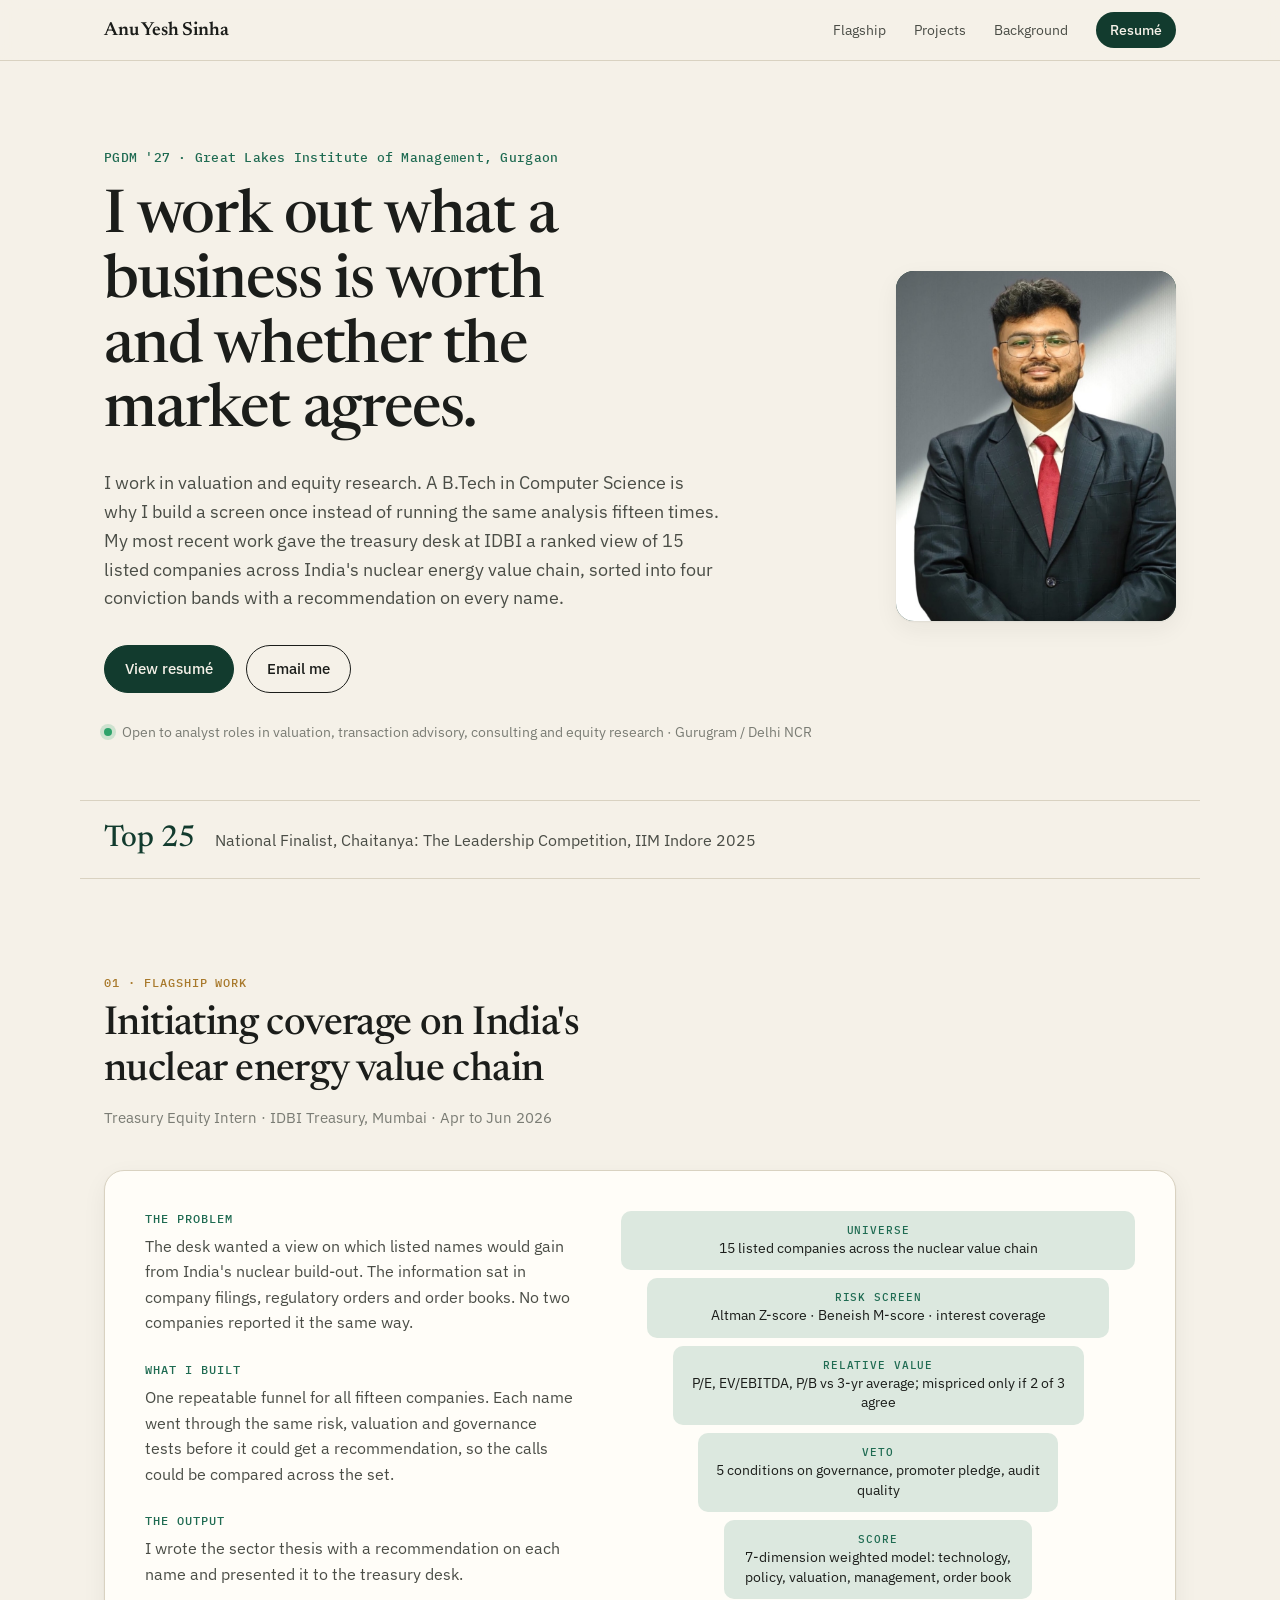
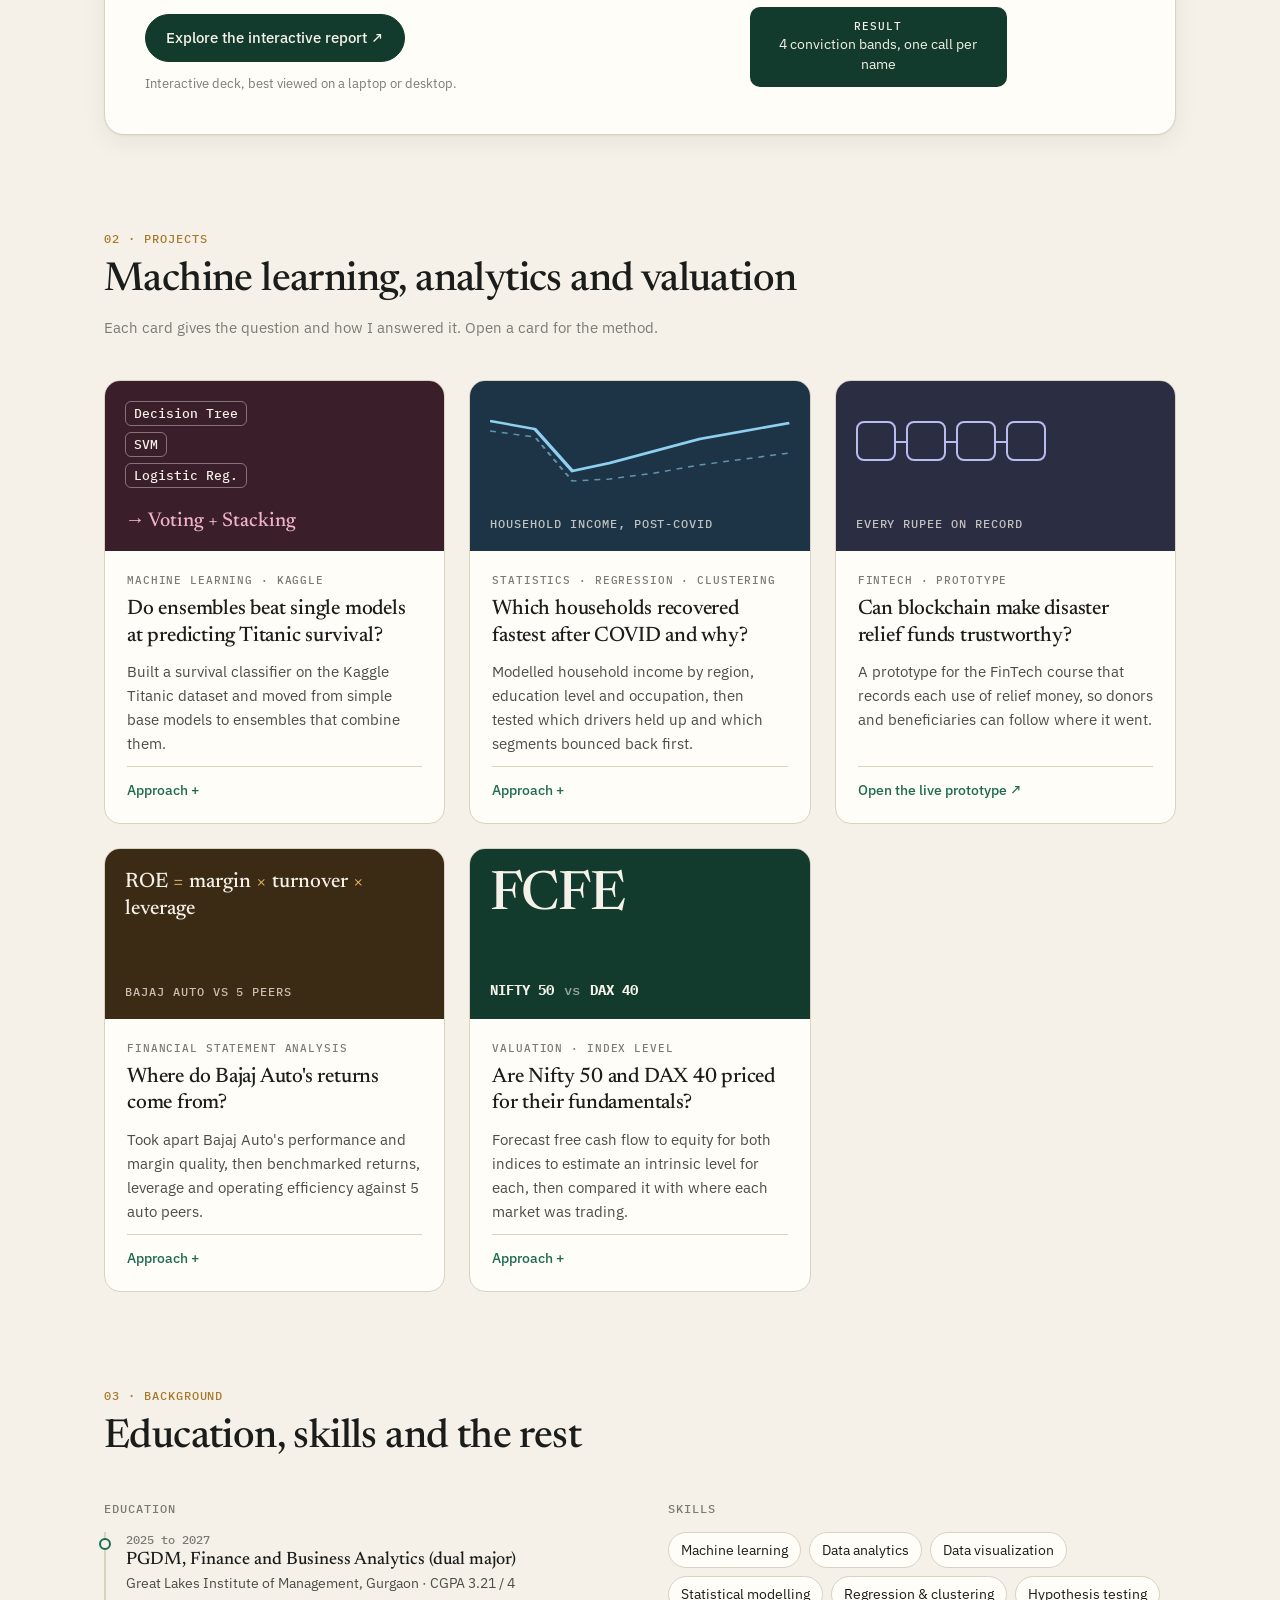
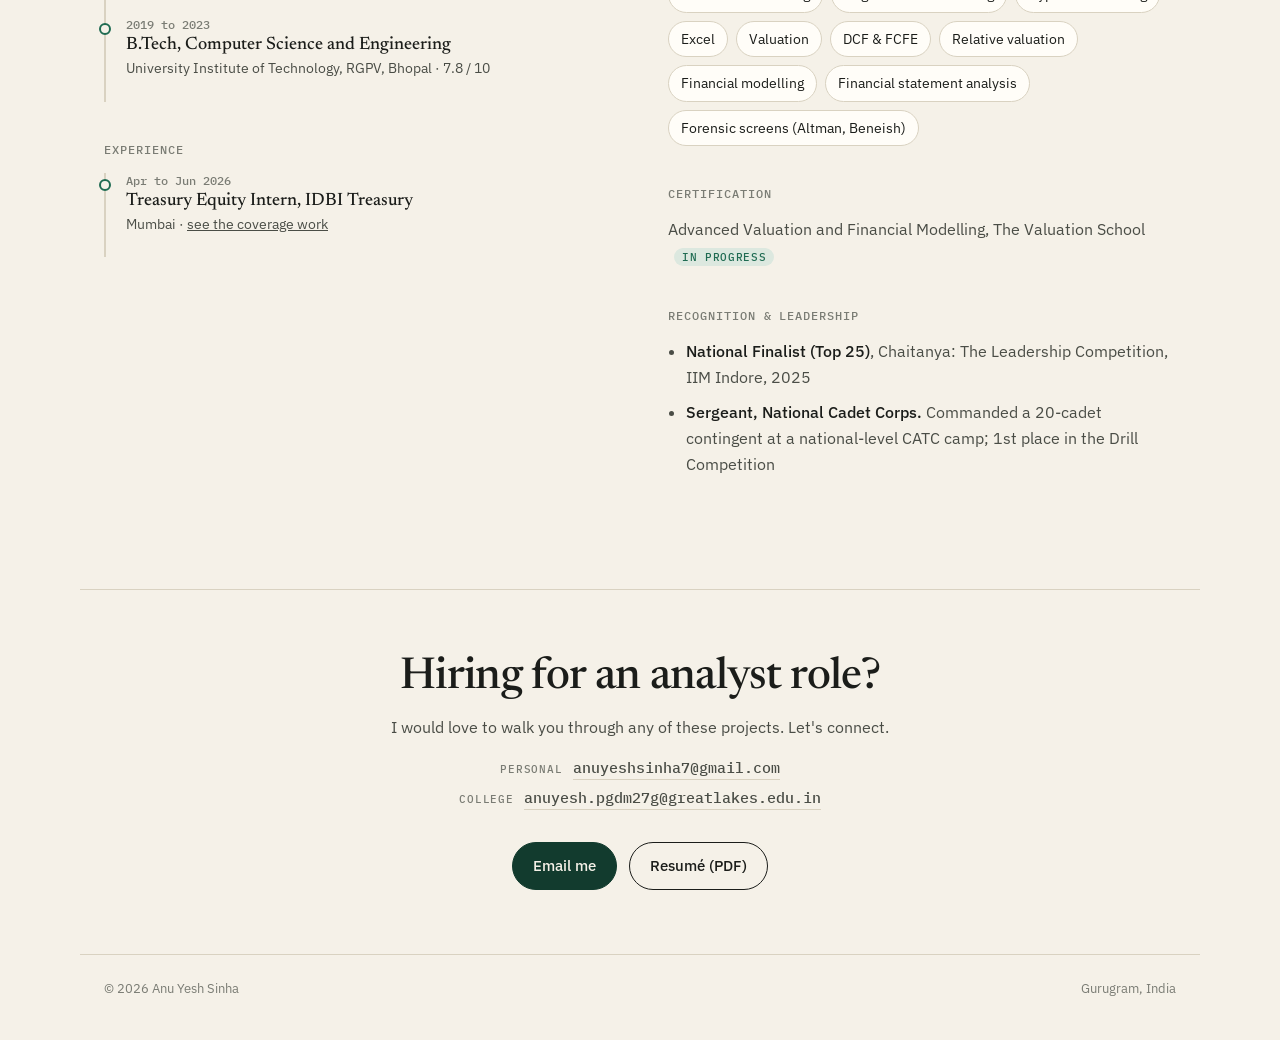
==== index.html @ 46b0c24a "Drop the comma before and in the hero lede Co-Authored-By: Claude Opus 5 <noreply@anthropic.com>" ====
<!doctype html>
<html lang="en">
<head>
  <meta charset="utf-8">
  <meta name="viewport" content="width=device-width, initial-scale=1">
  <title>Anu Yesh Sinha · Valuation &amp; Equity Research</title>
  <meta name="description" content="Portfolio of Anu Yesh Sinha, PGDM Great Lakes Gurgaon 2027. Valuation, equity research and analytics work, including 15-company coverage of India's nuclear energy value chain at IDBI Treasury.">
  <meta property="og:title" content="Anu Yesh Sinha · Valuation & Equity Research">
  <meta property="og:description" content="Valuation, equity research and analytics work by a PGDM '27 candidate at Great Lakes Gurgaon.">
  <meta property="og:type" content="website">
  <link rel="preconnect" href="https://fonts.googleapis.com">
  <link rel="preconnect" href="https://fonts.gstatic.com" crossorigin>
  <link href="https://fonts.googleapis.com/css2?family=Newsreader:opsz,wght@6..72,400;6..72,500;6..72,600&family=IBM+Plex+Sans:wght@400;500;600&family=IBM+Plex+Mono:wght@400;500&display=swap" rel="stylesheet">
  <link rel="stylesheet" href="styles.css">
  <link rel="icon" href="data:image/svg+xml,<svg xmlns='http://www.w3.org/2000/svg' viewBox='0 0 64 64'><rect width='64' height='64' rx='12' fill='%23123b2e'/><text x='50%' y='56%' text-anchor='middle' dominant-baseline='middle' font-family='Georgia,serif' font-size='30' fill='%23f4efe4'>AS</text></svg>">
</head>
<body>

<header class="nav">
  <div class="wrap nav-inner">
    <a class="brand" href="#top">Anu Yesh Sinha</a>
    <button class="nav-toggle" aria-expanded="false" aria-controls="nav-links">Menu</button>
    <nav id="nav-links" class="nav-links">
      <a href="#flagship">Flagship</a>
      <a href="#projects">Projects</a>
      <a href="#writing">Writing</a>
      <a href="#background">Background</a>
      <a class="nav-cta" href="assets/Anu-Yesh-Sinha-Resume.pdf" target="_blank" rel="noopener">Resum&eacute;</a>
    </nav>
  </div>
</header>

<main id="top">

  <!-- HERO -->
  <section class="hero wrap">
    <div class="hero-text">
      <p class="eyebrow">PGDM '27 · Great Lakes Institute of Management, Gurgaon</p>
      <h1>I work out what a business is worth and whether the market agrees.</h1>
      <p class="lede">I work in valuation and equity research. A B.Tech in Computer Science is why I build a screen once instead of running the same analysis fifteen times. My most recent work gave the treasury desk at IDBI a ranked view of 15 listed companies across India's nuclear energy value chain, sorted into four conviction bands with a recommendation on every name.</p>
      <div class="cta-row">
        <a class="btn btn-primary" href="assets/Anu-Yesh-Sinha-Resume.pdf" target="_blank" rel="noopener">View resum&eacute;</a>
        <a class="btn" data-link="linkedin" href="#" target="_blank" rel="noopener">LinkedIn</a>
        <a class="btn" data-link="email" href="#">Email me</a>
      </div>
      <p class="status"><span class="dot" aria-hidden="true"></span>Open to analyst roles in valuation, transaction advisory, consulting and equity research · Gurugram / Delhi NCR</p>
    </div>
    <figure class="portrait">
      <picture>
        <source media="(max-width: 720px)" srcset="assets/photo-square.jpg">
        <img src="assets/photo.jpg" alt="Anu Yesh Sinha" width="800" height="1000" onerror="this.remove()">
      </picture>
      <span class="monogram" aria-hidden="true">AS</span>
    </figure>
  </section>

  <section class="ticker wrap" aria-label="Highlight">
    <div class="tick"><span class="num">Top 25</span><span class="lbl">National Finalist, Chaitanya: The Leadership Competition, IIM Indore 2025</span></div>
  </section>

  <!-- FLAGSHIP -->
  <section id="flagship" class="section wrap">
    <div class="section-head">
      <p class="kicker" data-sec="Flagship work"></p>
      <h2>Initiating coverage on India's nuclear energy value chain</h2>
      <p class="meta">Treasury Equity Intern · IDBI Treasury, Mumbai · Apr to Jun 2026</p>
    </div>

    <div class="flagship reveal">
      <div class="brief">
        <div class="brief-block">
          <h3>The problem</h3>
          <p>The desk wanted a view on which listed names would gain from India's nuclear build-out. The information sat in company filings, regulatory orders and order books. No two companies reported it the same way.</p>
        </div>
        <div class="brief-block">
          <h3>What I built</h3>
          <p>One repeatable funnel for all fifteen companies. Each name went through the same risk, valuation and governance tests before it could get a recommendation, so the calls could be compared across the set.</p>
        </div>
        <div class="brief-block">
          <h3>The output</h3>
          <p>I wrote the sector thesis with a recommendation on each name and presented it to the treasury desk.</p>
        </div>
        <a class="btn btn-primary report-btn" data-link="internship_report" href="#" target="_blank" rel="noopener">Explore the interactive report ↗</a>
        <p class="report-note" data-show-with="internship_report">Interactive deck, best viewed on a laptop or desktop.</p>
      </div>

      <ol class="funnel" aria-label="Coverage funnel">
        <li style="--w:100%">
          <span class="step">Universe</span>
          <span class="what">15 listed companies across the nuclear value chain</span>
        </li>
        <li style="--w:90%">
          <span class="step">Risk screen</span>
          <span class="what">Altman Z-score · Beneish M-score · interest coverage</span>
        </li>
        <li style="--w:80%">
          <span class="step">Relative value</span>
          <span class="what">P/E, EV/EBITDA, P/B vs 3-yr average; mispriced only if 2 of 3 agree</span>
        </li>
        <li style="--w:70%">
          <span class="step">Veto</span>
          <span class="what">5 conditions on governance, promoter pledge, audit quality</span>
        </li>
        <li style="--w:60%">
          <span class="step">Score</span>
          <span class="what">7-dimension weighted model: technology, policy, valuation, management, order book</span>
        </li>
        <li style="--w:50%" class="funnel-end">
          <span class="step">Result</span>
          <span class="what">4 conviction bands, one call per name</span>
        </li>
      </ol>
    </div>
  </section>

  <!-- PROJECTS -->
  <section id="projects" class="section wrap">
    <div class="section-head">
      <p class="kicker" data-sec="Projects"></p>
      <h2>Machine learning, analytics and valuation</h2>
      <p class="meta">Each card gives the question and how I answered it. Open a card for the method.</p>
    </div>

    <div class="grid">

      <article class="card reveal">
        <div class="cover cover-ml" aria-hidden="true">
          <span class="c-stack">
            <span>Decision Tree</span><span>SVM</span><span>Logistic Reg.</span>
          </span>
          <span class="c-arrow">→ Voting + Stacking</span>
        </div>
        <div class="card-body">
          <p class="tags">Machine learning · Kaggle</p>
          <h3>Do ensembles beat single models at predicting Titanic survival?</h3>
          <p>Built a survival classifier on the Kaggle Titanic dataset and moved from simple base models to ensembles that combine them.</p>
          <details>
            <summary>Approach</summary>
            <ul>
              <li>EDA on passenger features</li>
              <li>Base models: Decision Tree, Support Vector Machine, Logistic Regression</li>
              <li>Voting Classifier and a stacking ensemble with a meta-learner</li>
              <li>Hyperparameter tuning on one base model</li>
            </ul>
          </details>
          <a class="text-link" data-link="titanic_notebook" href="#" target="_blank" rel="noopener">View the notebook ↗</a>
        </div>
      </article>

      <article class="card reveal">
        <div class="cover cover-income" aria-hidden="true">
          <svg viewBox="0 0 200 90" preserveAspectRatio="none">
            <polyline points="0,20 30,28 55,70 80,62 110,50 140,38 170,30 200,22" fill="none" stroke="currentColor" stroke-width="2.5"/>
            <polyline points="0,30 30,36 55,80 80,78 110,72 140,64 170,58 200,52" fill="none" stroke="currentColor" stroke-width="1.5" stroke-dasharray="4 4" opacity=".6"/>
          </svg>
          <span class="c-sub">Household income, post-COVID</span>
        </div>
        <div class="card-body">
          <p class="tags">Statistics · Regression · Clustering</p>
          <h3>Which households recovered fastest after COVID and why?</h3>
          <p>Modelled household income by region, education level and occupation, then tested which drivers held up and which segments bounced back first.</p>
          <details>
            <summary>Approach</summary>
            <ul>
              <li>Regression to estimate the effect of each driver on income</li>
              <li>Clustering to group households with similar recovery paths</li>
              <li>Hypothesis testing to check which effects were real</li>
            </ul>
          </details>
        </div>
      </article>

      <article class="card reveal">
        <div class="cover cover-chain" aria-hidden="true">
          <span class="blocks"><i></i><i></i><i></i><i></i></span>
          <span class="c-sub">Every rupee on record</span>
        </div>
        <div class="card-body">
          <p class="tags">FinTech · Prototype</p>
          <h3>Can blockchain make disaster relief funds trustworthy?</h3>
          <p>A prototype for the FinTech course that records each use of relief money, so donors and beneficiaries can follow where it went.</p>
          <a class="text-link" href="reliefchain/" target="_blank" rel="noopener">Open the live prototype ↗</a>
        </div>
      </article>

      <article class="card reveal">
        <div class="cover cover-dupont" aria-hidden="true">
          <span class="c-eq">ROE <em>=</em> margin <em>×</em> turnover <em>×</em> leverage</span>
          <span class="c-sub">Bajaj Auto vs 5 peers</span>
        </div>
        <div class="card-body">
          <p class="tags">Financial statement analysis</p>
          <h3>Where do Bajaj Auto's returns come from?</h3>
          <p>Took apart Bajaj Auto's performance and margin quality, then benchmarked returns, leverage and operating efficiency against 5 auto peers.</p>
          <details>
            <summary>Approach</summary>
            <ul>
              <li>Ratio analysis across profitability, efficiency and leverage</li>
              <li>DuPont decomposition to split ROE into its drivers</li>
              <li>Horizontal and vertical review of the statements over time</li>
            </ul>
          </details>
        </div>
      </article>

      <article class="card reveal">
        <div class="cover cover-fcfe" aria-hidden="true">
          <span class="c-big">FCFE</span>
          <span class="c-row"><b>NIFTY 50</b><i>vs</i><b>DAX 40</b></span>
        </div>
        <div class="card-body">
          <p class="tags">Valuation · Index level</p>
          <h3>Are Nifty 50 and DAX 40 priced for their fundamentals?</h3>
          <p>Forecast free cash flow to equity for both indices to estimate an intrinsic level for each, then compared it with where each market was trading.</p>
          <details>
            <summary>Approach</summary>
            <ul>
              <li>Built FCFE forecasts at index level for India and Germany</li>
              <li>Discounted to an intrinsic index value for each market</li>
              <li>Compared intrinsic and market levels to judge relative pricing</li>
            </ul>
          </details>
        </div>
      </article>

    </div>
  </section>

  <!-- WRITING -->
  <section id="writing" class="section wrap">
    <div class="section-head">
      <p class="kicker" data-sec="Writing"></p>
      <h2>Explainers I publish on LinkedIn</h2>
      <p class="meta">Short visual breakdowns of topics I was trying to understand myself.</p>
    </div>
    <div class="posts">
      <a class="post reveal" data-link="post_zero_price" href="#" target="_blank" rel="noopener">
        <span class="post-num">₹0</span>
        <span class="post-title">The story behind ₹0 electricity prices</span>
        <span class="post-desc">Why power briefly cleared at zero a unit on the exchange.</span>
        <span class="post-go">Read the carousel ↗</span>
      </a>
      <a class="post reveal" data-link="post_hydrogen" href="#" target="_blank" rel="noopener">
        <span class="post-num">H₂</span>
        <span class="post-title">From excess electricity to green hydrogen</span>
        <span class="post-desc">How the BHEL-BARC electrolyser deal fits India's green hydrogen push.</span>
        <span class="post-go">Read the carousel ↗</span>
      </a>
      <a class="post reveal" data-link="post_ketan" href="#" target="_blank" rel="noopener">
        <span class="post-num">2001</span>
        <span class="post-title">What happened in the Ketan Parekh scam</span>
        <span class="post-desc">The mechanics of the fraud, laid out step by step.</span>
        <span class="post-go">Read the carousel ↗</span>
      </a>
    </div>
  </section>

  <!-- BACKGROUND -->
  <section id="background" class="section wrap">
    <div class="section-head">
      <p class="kicker" data-sec="Background"></p>
      <h2>Education, skills and the rest</h2>
    </div>

    <div class="bg-grid">
      <div class="bg-col">
        <h3 class="col-title">Education</h3>
        <ul class="timeline">
          <li>
            <span class="t-when">2025 to 2027</span>
            <span class="t-what">PGDM, Finance and Business Analytics (dual major)</span>
            <span class="t-where">Great Lakes Institute of Management, Gurgaon · CGPA 3.21 / 4</span>
          </li>
          <li>
            <span class="t-when">2019 to 2023</span>
            <span class="t-what">B.Tech, Computer Science and Engineering</span>
            <span class="t-where">University Institute of Technology, RGPV, Bhopal · 7.8 / 10</span>
          </li>
        </ul>

        <h3 class="col-title">Experience</h3>
        <ul class="timeline">
          <li>
            <span class="t-when">Apr to Jun 2026</span>
            <span class="t-what">Treasury Equity Intern, IDBI Treasury</span>
            <span class="t-where">Mumbai · <a href="#flagship">see the coverage work</a></span>
          </li>
        </ul>
      </div>

      <div class="bg-col">
        <h3 class="col-title">Skills</h3>
        <ul class="chips">
          <li>Machine learning</li><li>Data analytics</li><li>Data visualization</li><li>Statistical modelling</li>
          <li>Regression &amp; clustering</li><li>Hypothesis testing</li><li>Excel</li>
          <li>Valuation</li><li>DCF &amp; FCFE</li><li>Relative valuation</li><li>Financial modelling</li>
          <li>Financial statement analysis</li><li>Forensic screens (Altman, Beneish)</li>
        </ul>

        <h3 class="col-title">Certification</h3>
        <p class="plain">Advanced Valuation and Financial Modelling, The Valuation School <span class="pill">In progress</span></p>

        <h3 class="col-title">Recognition &amp; leadership</h3>
        <ul class="plain-list">
          <li><b>National Finalist (Top 25)</b>, Chaitanya: The Leadership Competition, IIM Indore, 2025</li>
          <li><b>Sergeant, National Cadet Corps.</b> Commanded a 20-cadet contingent at a national-level CATC camp; 1st place in the Drill Competition</li>
        </ul>
      </div>
    </div>
  </section>

  <section class="contact wrap">
    <h2>Hiring for an analyst role?</h2>
    <p>I would love to walk you through any of these projects. Let's connect.</p>
    <div class="email-lines">
      <p class="email-line"><span class="email-label">Personal</span> <a class="email-text" href="mailto:anuyeshsinha7@gmail.com">anuyeshsinha7@gmail.com</a></p>
      <p class="email-line"><span class="email-label">College</span> <a class="email-text" href="mailto:anuyesh.pgdm27g@greatlakes.edu.in">anuyesh.pgdm27g@greatlakes.edu.in</a></p>
    </div>
    <div class="cta-row">
      <a class="btn btn-primary" data-link="email" href="#">Email me</a>
      <a class="btn" data-link="linkedin" href="#" target="_blank" rel="noopener">Connect on LinkedIn</a>
      <a class="btn" href="assets/Anu-Yesh-Sinha-Resume.pdf" target="_blank" rel="noopener">Resum&eacute; (PDF)</a>
    </div>
  </section>

</main>

<footer class="footer wrap">
  <span>© <span id="year">2026</span> Anu Yesh Sinha</span>
  <span>Gurugram, India</span>
</footer>

<script src="script.js"></script>
</body>
</html>
---- styles.css ----
:root {
  --paper: #f5f1e8;
  --paper-2: #ece6d8;
  --card: #fffdf8;
  --ink: #1b1d1a;
  --ink-2: #4a4d46;
  --ink-3: #7a7c74;
  --rule: #d9d2c1;
  --accent: #123b2e;
  --accent-2: #1f6b52;
  --accent-soft: #dce8df;
  --gold: #a8792b;
  --on-accent: #f5f1e8;
  --shadow: 0 1px 2px rgba(27, 29, 26, .06), 0 8px 24px rgba(27, 29, 26, .06);

  --serif: "Newsreader", Georgia, "Times New Roman", serif;
  --sans: "IBM Plex Sans", -apple-system, BlinkMacSystemFont, "Segoe UI", sans-serif;
  --mono: "IBM Plex Mono", ui-monospace, Menlo, Consolas, monospace;
}

@media (prefers-color-scheme: dark) {
  :root {
    --paper: #121412;
    --paper-2: #1a1d1a;
    --card: #1c1f1c;
    --ink: #ece8de;
    --ink-2: #b9b6ac;
    --ink-3: #8c8a82;
    --rule: #2f332e;
    --accent: #7fc4a4;
    --accent-2: #9ad6b9;
    --accent-soft: #1f3129;
    --gold: #d4a857;
    --on-accent: #0f1a15;
    --shadow: 0 1px 2px rgba(0, 0, 0, .3), 0 8px 24px rgba(0, 0, 0, .25);
  }
}

*, *::before, *::after { box-sizing: border-box; }
html { scroll-behavior: smooth; scroll-padding-top: 72px; }
body {
  margin: 0;
  background: var(--paper);
  color: var(--ink);
  font: 400 16px/1.6 var(--sans);
  -webkit-font-smoothing: antialiased;
}
img { max-width: 100%; display: block; }
[hidden] { display: none !important; }
a { color: inherit; }
h1, h2, h3 { margin: 0; font-weight: 500; }
p { margin: 0; }

.wrap { width: 100%; max-width: 1120px; margin-inline: auto; padding-inline: 24px; }

/* NAV */
.nav {
  position: sticky; top: 0; z-index: 10;
  background: color-mix(in srgb, var(--paper) 88%, transparent);
  backdrop-filter: blur(10px);
  border-bottom: 1px solid var(--rule);
}
.nav-inner { display: flex; align-items: center; justify-content: space-between; height: 60px; }
.brand { font: 600 19px/1 var(--serif); text-decoration: none; letter-spacing: -.01em; }
.nav-links { display: flex; gap: 28px; align-items: center; }
.nav-links a { text-decoration: none; font-size: 14px; color: var(--ink-2); }
.nav-links a:hover { color: var(--ink); }
.nav-links .nav-cta {
  color: var(--on-accent); background: var(--accent);
  padding: 7px 14px; border-radius: 999px; font-weight: 500;
}
.nav-links .nav-cta:hover { color: var(--on-accent); background: var(--accent-2); }
.nav-toggle {
  display: none; font: 500 14px var(--sans); color: var(--ink);
  background: none; border: 1px solid var(--rule); border-radius: 999px; padding: 6px 14px; cursor: pointer;
}

/* HERO */
.hero {
  display: grid; grid-template-columns: 1fr 280px; gap: 64px; align-items: center;
  padding-block: 88px 56px;
}
.eyebrow { font: 500 13px var(--mono); color: var(--accent-2); letter-spacing: .02em; margin-bottom: 20px; }
.hero h1 {
  font: 500 clamp(36px, 5.4vw, 60px)/1.08 var(--serif);
  letter-spacing: -.02em; max-width: 16ch; text-wrap: balance;
}
.lede { margin-top: 24px; font-size: 18px; color: var(--ink-2); max-width: 56ch; }
.cta-row { display: flex; flex-wrap: wrap; gap: 12px; margin-top: 32px; }
.btn {
  display: inline-flex; align-items: center; padding: 11px 20px; border-radius: 999px;
  border: 1px solid var(--ink); text-decoration: none; font-weight: 500; font-size: 15px;
  transition: background .15s, color .15s, transform .15s;
}
.btn:hover { background: var(--ink); color: var(--paper); }
.btn-primary { background: var(--accent); border-color: var(--accent); color: var(--on-accent); }
.btn-primary:hover { background: var(--accent-2); border-color: var(--accent-2); color: var(--on-accent); }
.status { margin-top: 28px; font-size: 14px; color: var(--ink-3); display: flex; gap: 10px; align-items: baseline; }
.dot { width: 8px; height: 8px; border-radius: 50%; background: #2fa36b; flex: none; transform: translateY(-1px); box-shadow: 0 0 0 4px color-mix(in srgb, #2fa36b 20%, transparent); }

.portrait {
  margin: 0; position: relative; aspect-ratio: 4 / 5; max-width: 100%;
  border-radius: 18px; overflow: hidden; background: var(--accent);
  box-shadow: var(--shadow);
}
.portrait picture { position: absolute; inset: 0; z-index: 1; display: block; }
.portrait img { width: 100%; height: 100%; object-fit: cover; object-position: 50% 50%; }
.monogram {
  position: absolute; inset: 0; display: grid; place-items: center;
  font: 500 96px/1 var(--serif); color: var(--on-accent); letter-spacing: -.03em;
}

/* TICKER */
.ticker { border-block: 1px solid var(--rule); }
.tick { padding-block: 22px; display: flex; align-items: baseline; gap: 20px; flex-wrap: wrap; }
.num { font: 500 30px/1.1 var(--serif); color: var(--accent); }
.lbl { font-size: 16px; color: var(--ink-2); line-height: 1.4; }

/* SECTIONS */
.section { padding-block: 96px 0; }
.section-head { margin-bottom: 40px; max-width: 760px; }
.kicker { font: 500 12px var(--mono); text-transform: uppercase; letter-spacing: .08em; color: var(--gold); margin-bottom: 12px; }
.section-head h2 { font: 500 clamp(28px, 3.6vw, 40px)/1.15 var(--serif); letter-spacing: -.015em; text-wrap: balance; }
.meta { margin-top: 12px; color: var(--ink-3); font-size: 15px; }

/* FLAGSHIP */
.flagship {
  display: grid; grid-template-columns: 5fr 6fr; gap: 48px;
  background: var(--card); border: 1px solid var(--rule); border-radius: 20px;
  padding: 40px; box-shadow: var(--shadow);
}
.brief { display: flex; flex-direction: column; gap: 26px; }
.brief-block h3 { font: 500 12px var(--mono); text-transform: uppercase; letter-spacing: .08em; color: var(--accent-2); margin-bottom: 8px; }
.brief-block p { color: var(--ink-2); }

.funnel { list-style: none; margin: 0; padding: 0; display: flex; flex-direction: column; gap: 8px; align-items: center; }
.funnel li {
  width: var(--w); min-width: 240px; max-width: 100%;
  background: var(--accent-soft); border-radius: 10px; padding: 12px 16px;
  display: flex; flex-direction: column; gap: 2px; text-align: center;
}
.funnel .step { font: 500 11px var(--mono); text-transform: uppercase; letter-spacing: .08em; color: var(--accent-2); }
.funnel .what { font-size: 14px; line-height: 1.4; color: var(--ink); }
.funnel .funnel-end { background: var(--accent); }
.funnel .funnel-end .step, .funnel .funnel-end .what { color: var(--on-accent); }

/* PROJECT CARDS */
.grid { display: grid; grid-template-columns: repeat(3, 1fr); gap: 24px; }
.card {
  background: var(--card); border: 1px solid var(--rule); border-radius: 16px; overflow: hidden;
  display: flex; flex-direction: column; transition: transform .2s, box-shadow .2s;
}
.card:hover { transform: translateY(-3px); box-shadow: var(--shadow); }
.cover {
  height: 170px; padding: 20px; display: flex; flex-direction: column; justify-content: space-between;
  color: #f5f1e8; position: relative; overflow: hidden;
}
.cover-fcfe { background: #123b2e; }
.cover-dupont { background: #3b2a14; }
.cover-income { background: #1d3446; }
.cover-ml { background: #3a1f2b; }
.cover-chain { background: #2b2d42; }
.c-big { font: 500 54px/1 var(--serif); letter-spacing: -.02em; }
.c-row { display: flex; gap: 10px; align-items: baseline; font: 500 14px var(--mono); }
.c-row i { opacity: .6; font-style: normal; }
.c-eq { font: 500 21px/1.3 var(--serif); }
.c-eq em { font-style: normal; color: #e0b56a; }
.c-sub { font: 500 12px var(--mono); text-transform: uppercase; letter-spacing: .08em; opacity: .75; }
.cover-income svg { width: 100%; height: 90px; color: #8fd0f0; }
.c-stack { display: flex; flex-direction: column; gap: 6px; align-items: flex-start; }
.c-stack span { font: 500 13px var(--mono); border: 1px solid rgba(245, 241, 232, .4); border-radius: 6px; padding: 3px 8px; }
.c-arrow { font: 500 20px var(--serif); color: #f0b3c8; }
.blocks { display: flex; gap: 10px; align-items: center; margin-top: 20px; }
.blocks i { width: 40px; height: 40px; border: 2px solid #b9bcf0; border-radius: 8px; position: relative; }
.blocks i + i::before { content: ""; position: absolute; right: 100%; top: 50%; width: 12px; border-top: 2px solid #b9bcf0; }

.card-body { padding: 22px; display: flex; flex-direction: column; gap: 10px; flex: 1; }
.tags { font: 500 11px var(--mono); text-transform: uppercase; letter-spacing: .08em; color: var(--ink-3); }
.card h3 { font: 500 21px/1.25 var(--serif); letter-spacing: -.01em; }
.card-body > p:not(.tags) { color: var(--ink-2); font-size: 15px; }
details { margin-top: auto; border-top: 1px solid var(--rule); padding-top: 12px; }
summary { cursor: pointer; font-weight: 500; font-size: 14px; color: var(--accent-2); list-style: none; }
summary::-webkit-details-marker { display: none; }
summary::after { content: " +"; }
details[open] summary::after { content: " −"; }
details ul { margin: 10px 0 0; padding-left: 18px; color: var(--ink-2); font-size: 14px; }
details li + li { margin-top: 4px; }
.text-link { margin-top: auto; font-weight: 500; font-size: 14px; color: var(--accent-2); text-decoration: none; border-top: 1px solid var(--rule); padding-top: 12px; }
.text-link:hover { text-decoration: underline; }

/* WRITING */
.posts { display: grid; grid-template-columns: repeat(3, 1fr); gap: 24px; }
.post {
  text-decoration: none; background: var(--card); border: 1px solid var(--rule); border-radius: 16px;
  padding: 26px; display: flex; flex-direction: column; gap: 10px; transition: border-color .2s, transform .2s;
}
.post:hover { border-color: var(--accent-2); transform: translateY(-3px); }
.post-num { font: 500 44px/1 var(--serif); color: var(--gold); }
.post-title { font: 500 20px/1.25 var(--serif); }
.post-desc { color: var(--ink-2); font-size: 15px; }
.post-go { margin-top: auto; font-size: 14px; font-weight: 500; color: var(--accent-2); }

/* BACKGROUND */
.bg-grid { display: grid; grid-template-columns: 1fr 1fr; gap: 56px; }
.col-title { font: 500 12px var(--mono); text-transform: uppercase; letter-spacing: .08em; color: var(--ink-3); margin: 0 0 16px; }
.col-title:not(:first-child) { margin-top: 40px; }
.timeline { list-style: none; margin: 0; padding: 0; border-left: 2px solid var(--rule); }
.timeline li { padding: 0 0 22px 20px; position: relative; display: flex; flex-direction: column; }
.timeline li::before { content: ""; position: absolute; left: -7px; top: 6px; width: 12px; height: 12px; border-radius: 50%; background: var(--paper); border: 2px solid var(--accent-2); }
.t-when { font: 500 12px var(--mono); color: var(--ink-3); }
.t-what { font: 500 18px/1.3 var(--serif); margin-top: 2px; }
.t-where { color: var(--ink-2); font-size: 14px; }
.chips { list-style: none; margin: 0; padding: 0; display: flex; flex-wrap: wrap; gap: 8px; }
.chips li { font-size: 14px; padding: 6px 12px; border: 1px solid var(--rule); border-radius: 999px; background: var(--card); }
.plain { color: var(--ink-2); }
.pill { display: inline-block; margin-left: 6px; font: 500 11px var(--mono); text-transform: uppercase; letter-spacing: .06em; padding: 2px 8px; border-radius: 999px; background: var(--accent-soft); color: var(--accent-2); }
.plain-list { margin: 0; padding-left: 18px; color: var(--ink-2); }
.plain-list li + li { margin-top: 10px; }
.plain-list b { color: var(--ink); font-weight: 500; }

/* CONTACT + FOOTER */
.contact {
  margin-top: 112px; padding-block: 64px; text-align: center;
  border-top: 1px solid var(--rule);
}
.contact h2 { font: 500 clamp(30px, 4vw, 44px)/1.1 var(--serif); letter-spacing: -.015em; }
.contact p { margin-top: 12px; color: var(--ink-2); }
.contact .cta-row { justify-content: center; }
.footer { display: flex; justify-content: space-between; padding-block: 24px 40px; font-size: 13px; color: var(--ink-3); border-top: 1px solid var(--rule); }

/* REVEAL (only hides content when JS is running) */
.js .reveal { opacity: 0; transform: translateY(16px); transition: opacity .6s ease, transform .6s ease; }
.js .reveal.in { opacity: 1; transform: none; }
@media (prefers-reduced-motion: reduce) {
  html { scroll-behavior: auto; }
  .js .reveal { opacity: 1; transform: none; transition: none; }
}

/* RESPONSIVE */
@media (max-width: 960px) {
  .grid, .posts { grid-template-columns: repeat(2, 1fr); }
  .flagship { grid-template-columns: 1fr; padding: 28px; }
  .hero { grid-template-columns: 1fr 200px; gap: 40px; }
}
@media (max-width: 720px) {
  .wrap { padding-inline: 18px; }
  .nav-toggle { display: inline-block; }
  .nav-links {
    display: none; position: absolute; top: 60px; left: 0; right: 0;
    flex-direction: column; align-items: flex-start; gap: 0;
    background: var(--paper); border-bottom: 1px solid var(--rule); padding: 8px 18px 16px;
  }
  .nav-links.open { display: flex; }
  .nav-links a { padding: 10px 0; font-size: 16px; }
  .nav-links .nav-cta { margin-top: 8px; }
  .hero { grid-template-columns: 1fr; padding-block: 48px 40px; gap: 32px; }
  .portrait { order: -1; width: 136px; border-radius: 50%; aspect-ratio: 1; }
  .portrait img { object-position: 50% 50%; }
  .monogram { font-size: 44px; }
  .tick { gap: 4px 14px; }
  .grid, .posts, .bg-grid { grid-template-columns: 1fr; }
  .bg-grid { gap: 0; }
  .bg-col + .bg-col { margin-top: 40px; }
  .section { padding-block: 72px 0; }
  .flagship { padding: 22px; gap: 32px; }
  .funnel li { min-width: 0; width: 100%; }
  .footer { flex-direction: column; gap: 4px; }
}

details + .text-link { margin-top: 0; border-top: 0; padding-top: 10px; }

.report-btn { align-self: flex-start; }
.email-lines { margin-top: 18px; display: flex; flex-direction: column; align-items: center; gap: 8px; }
.email-line { font: 500 15px var(--mono); color: var(--ink); overflow-wrap: anywhere; }
.email-text { text-decoration: none; border-bottom: 1px solid var(--rule); padding-bottom: 2px; }
.email-text:hover { color: var(--accent-2); border-color: var(--accent-2); }
.email-label { font: 500 11px var(--mono); text-transform: uppercase; letter-spacing: .08em; color: var(--ink-3); margin-right: 6px; }
.copy-btn { margin-left: 8px; font: 500 12px var(--sans); color: var(--accent-2); background: none; border: 1px solid var(--rule); border-radius: 999px; padding: 3px 10px; cursor: pointer; }
.copy-btn:hover { border-color: var(--accent-2); }
.toast { position: fixed; left: 50%; bottom: 24px; transform: translateX(-50%); z-index: 20; max-width: calc(100% - 32px); background: var(--ink); color: var(--paper); padding: 10px 18px; border-radius: 999px; font-size: 14px; box-shadow: var(--shadow); }
.report-note { margin-top: -14px; font-size: 13px; color: var(--ink-3); }
.contact .email-line { margin-top: 0; display: flex; flex-wrap: wrap; justify-content: center; align-items: center; gap: 4px 10px; }
.email-label { margin-right: 0; }
@media (max-width: 720px) {
  .email-lines { gap: 14px; }
  .email-label { flex-basis: 100%; text-align: center; }
  .contact .email-line { font-size: 14px; }
}
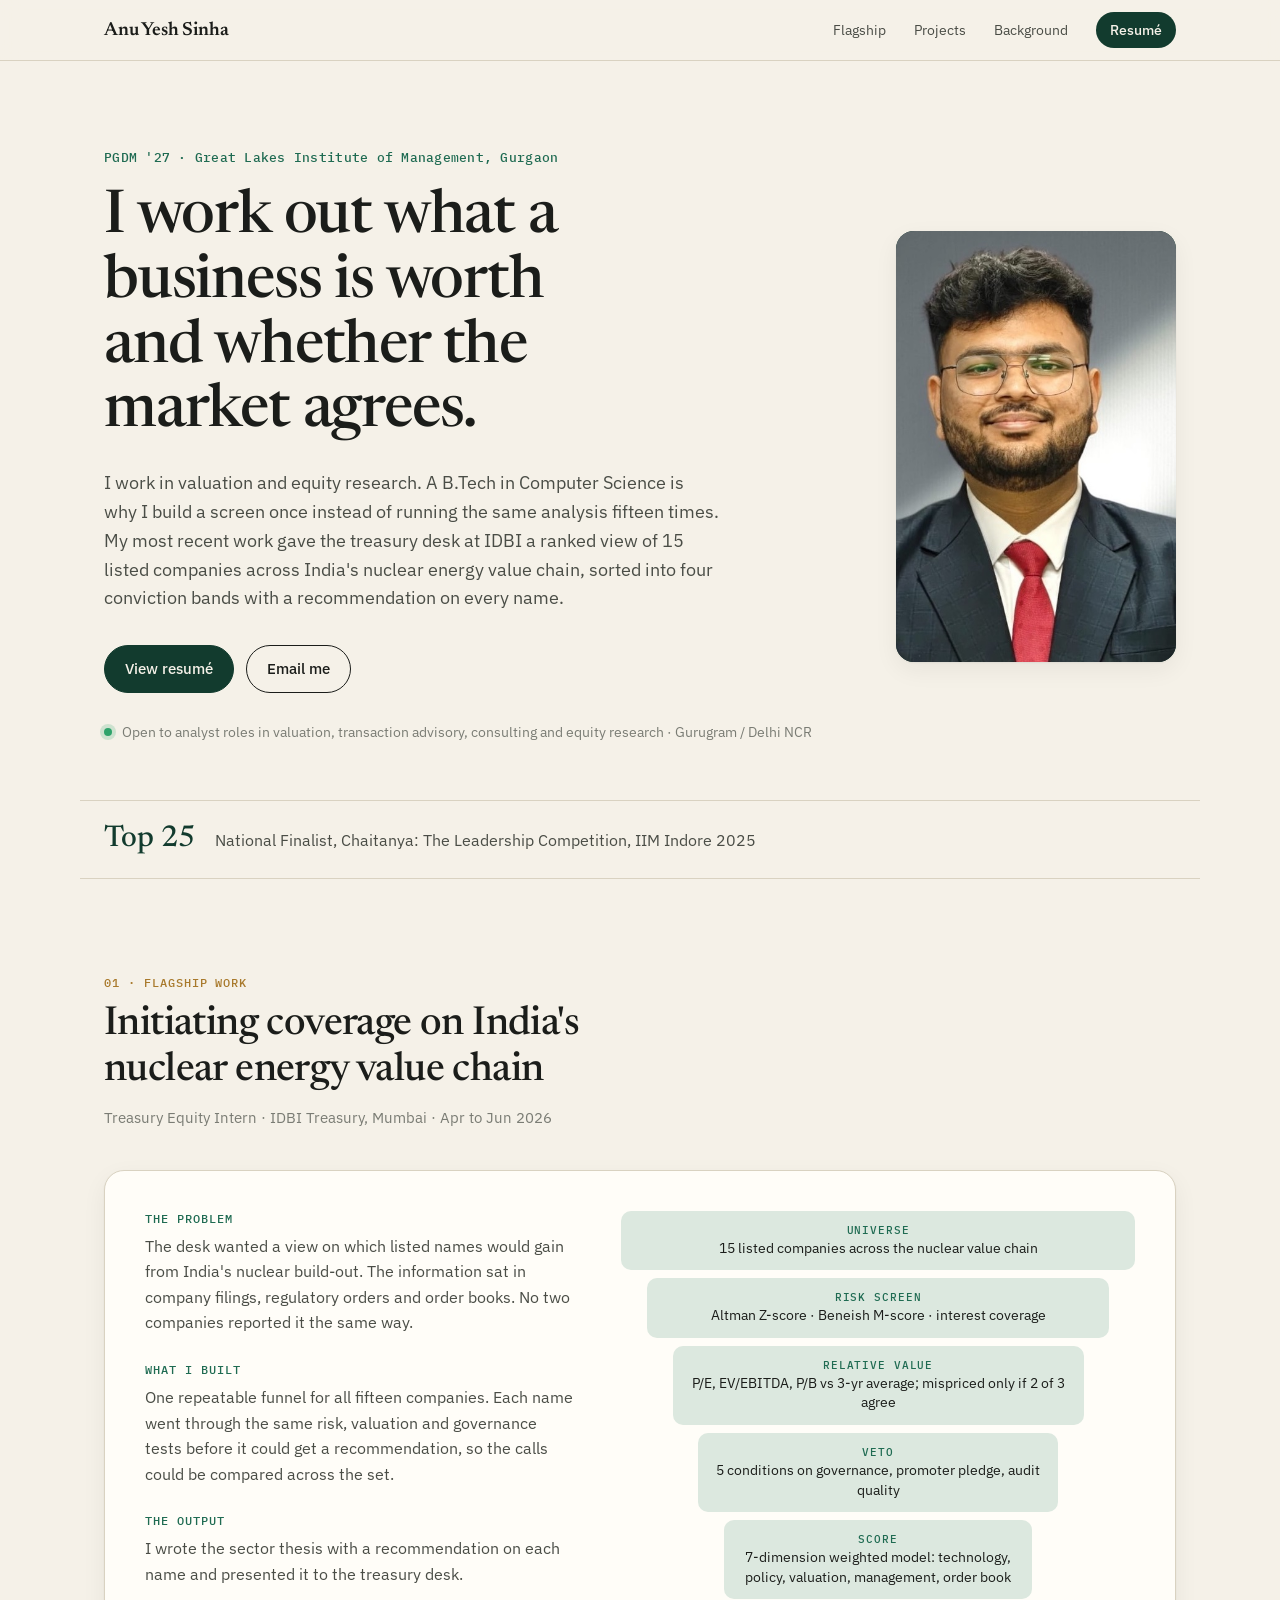
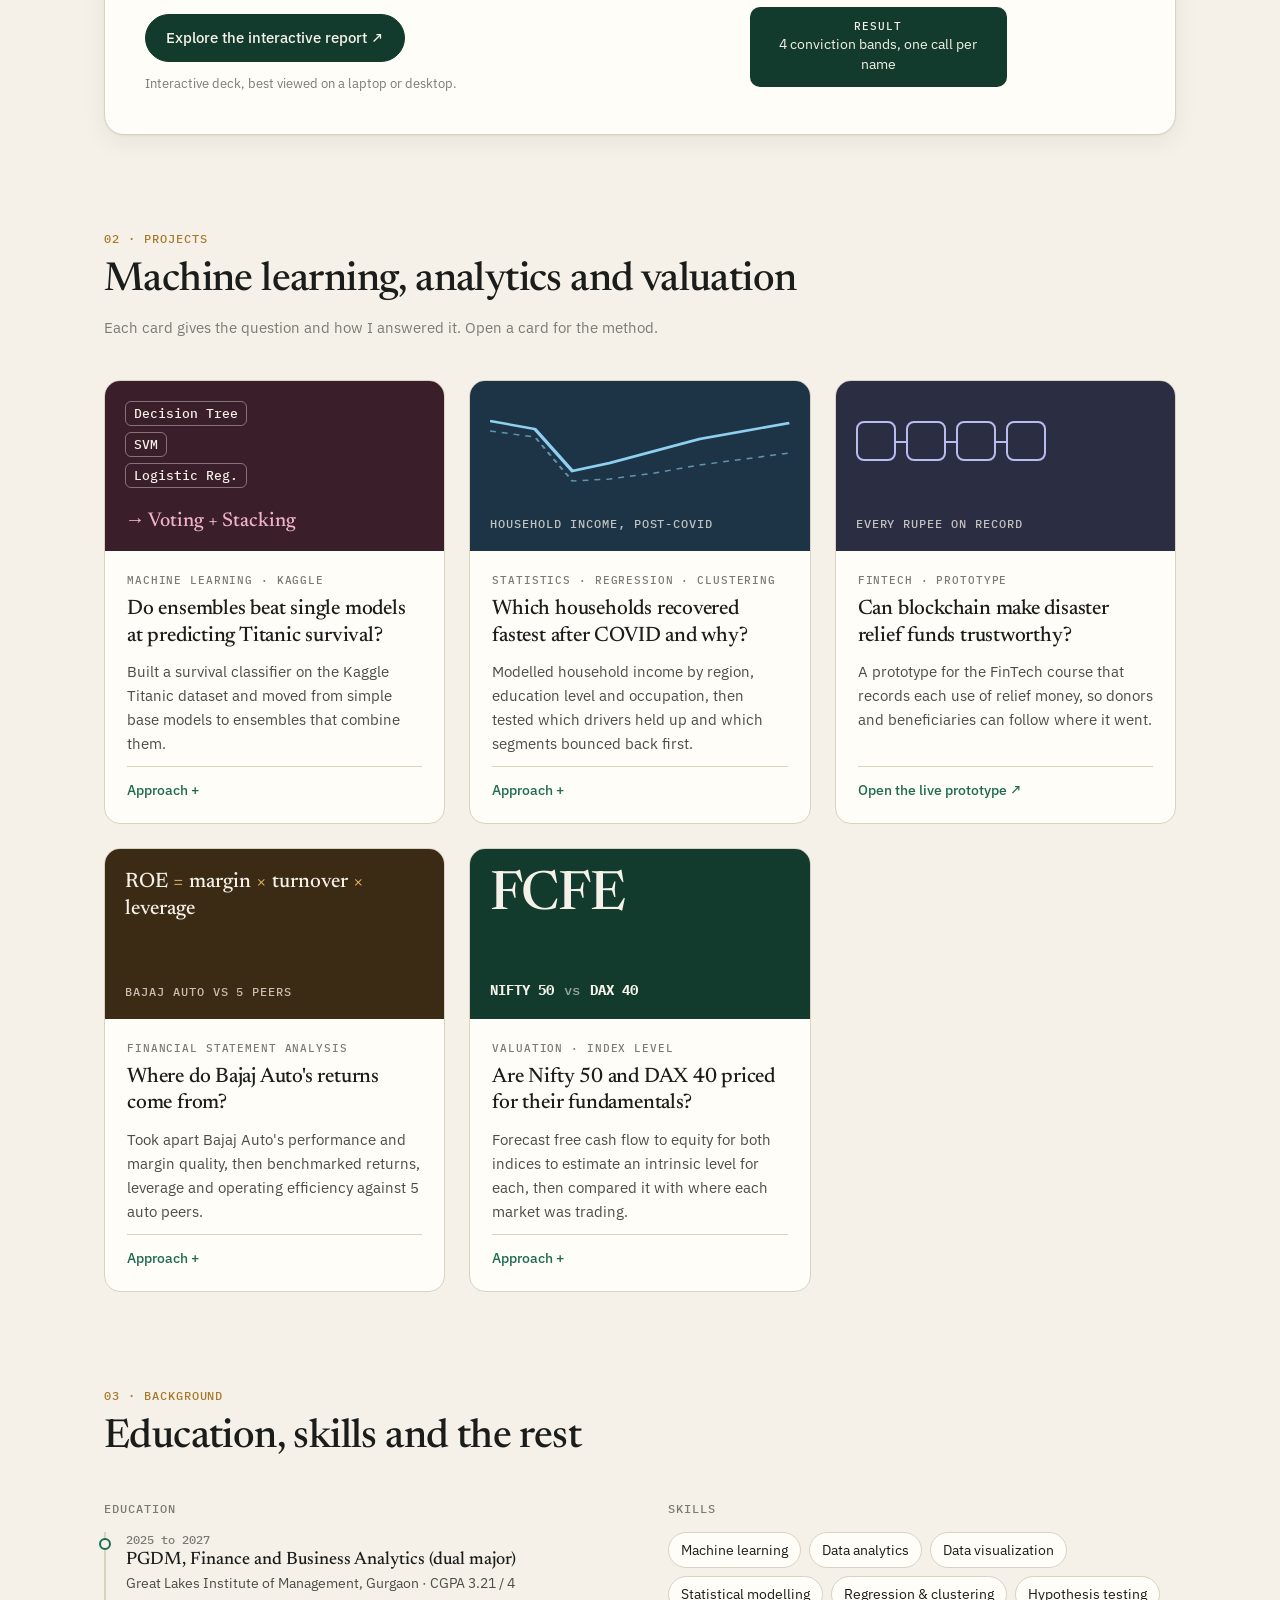
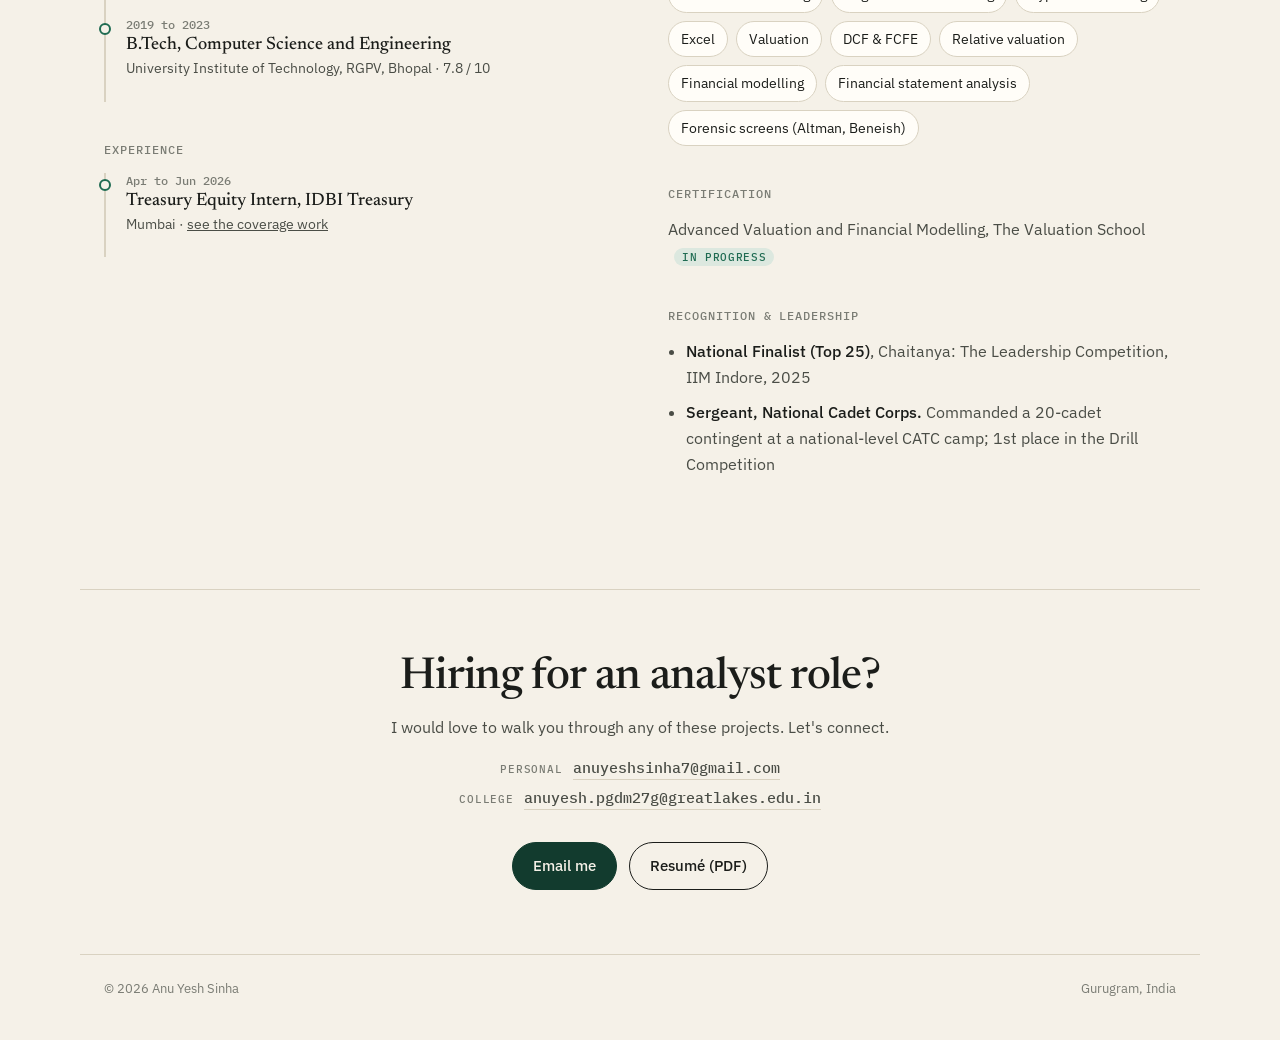
==== commit 2cffcf80: "Use the photo crop Anu supplied, reshape the frame to fit it Co-Authored-By: Claude Opus 5 <noreply@" ====
--- a/index.html
+++ b/index.html
@@ -48,7 +48,7 @@
     <figure class="portrait">
       <picture>
         <source media="(max-width: 720px)" srcset="assets/photo-square.jpg">
-        <img src="assets/photo.jpg" alt="Anu Yesh Sinha" width="800" height="1000" onerror="this.remove()">
+        <img src="assets/photo.jpg" alt="Anu Yesh Sinha" width="649" height="1000" onerror="this.remove()">
       </picture>
       <span class="monogram" aria-hidden="true">AS</span>
     </figure>
--- a/styles.css
+++ b/styles.css
@@ -99,7 +99,7 @@
 .dot { width: 8px; height: 8px; border-radius: 50%; background: #2fa36b; flex: none; transform: translateY(-1px); box-shadow: 0 0 0 4px color-mix(in srgb, #2fa36b 20%, transparent); }
 
 .portrait {
-  margin: 0; position: relative; aspect-ratio: 4 / 5; max-width: 100%;
+  margin: 0; position: relative; aspect-ratio: 649 / 1000; max-width: 100%;
   border-radius: 18px; overflow: hidden; background: var(--accent);
   box-shadow: var(--shadow);
 }
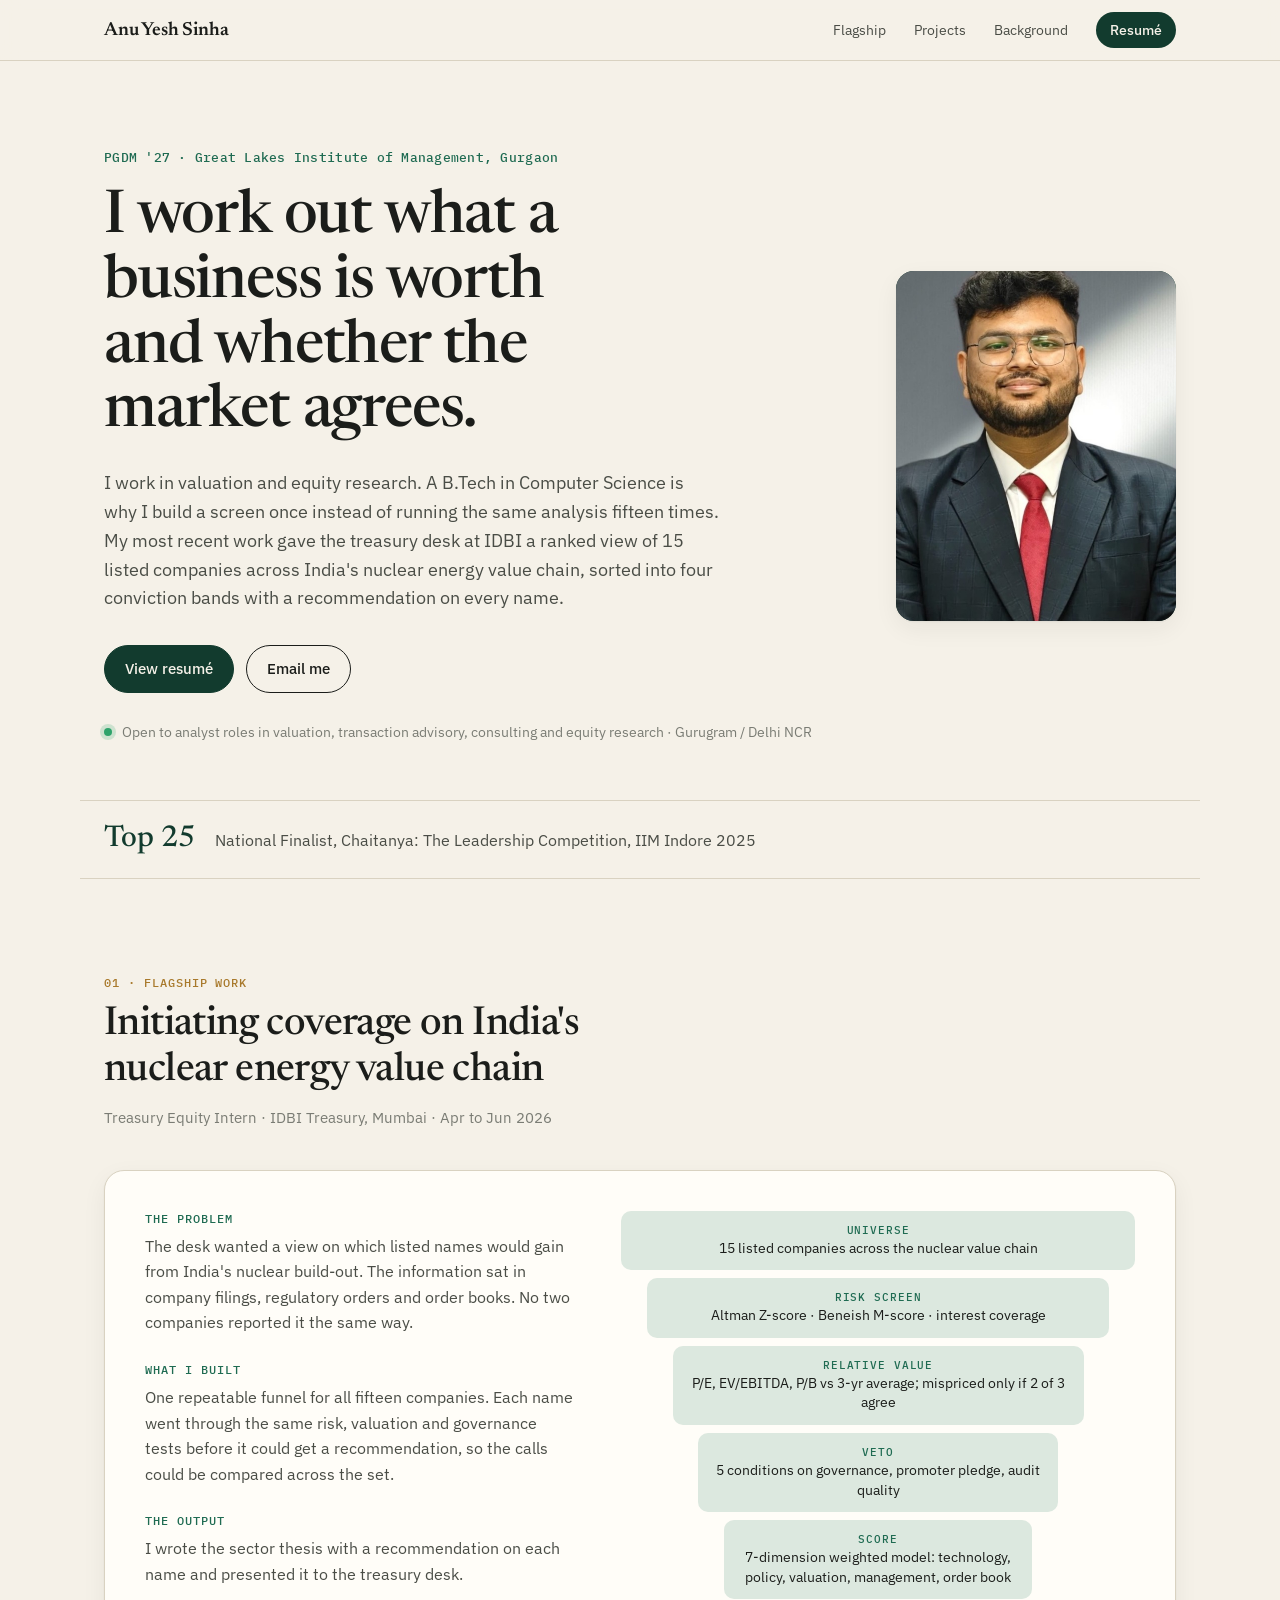
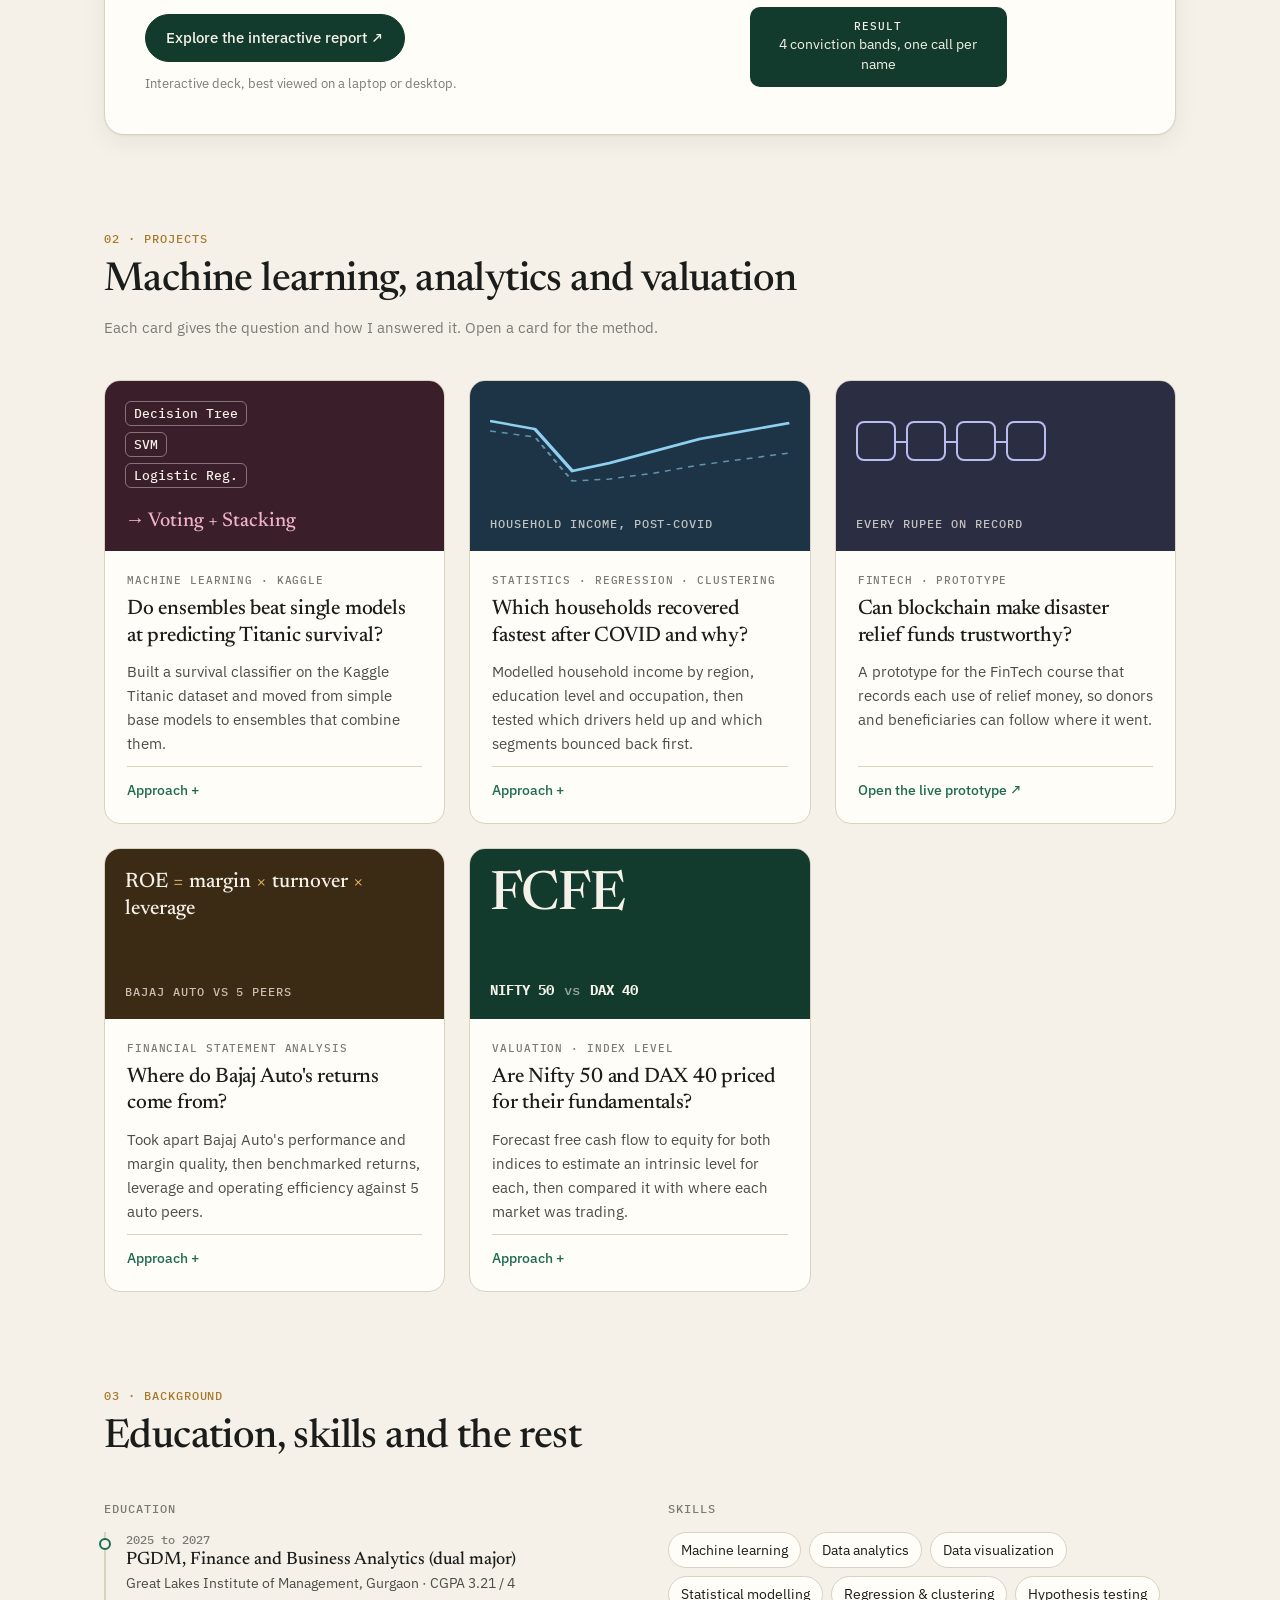
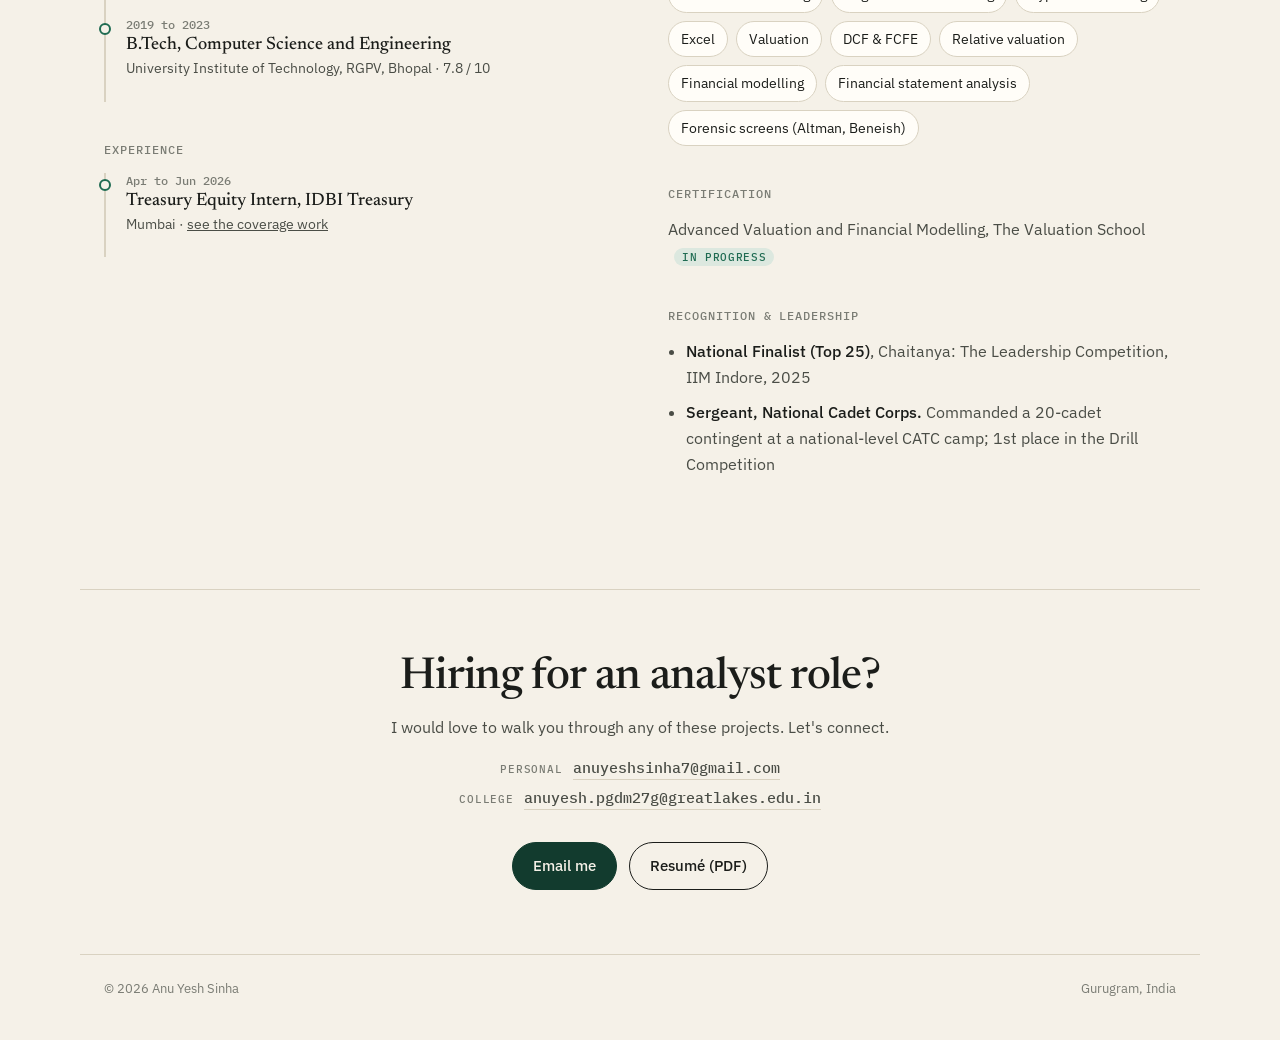
==== commit 52acfac4: "Crop the photo at mid-chest, above the hands Co-Authored-By: Claude Opus 5 <noreply@anthropic.com>" ====
--- a/index.html
+++ b/index.html
@@ -48,7 +48,7 @@
     <figure class="portrait">
       <picture>
         <source media="(max-width: 720px)" srcset="assets/photo-square.jpg">
-        <img src="assets/photo.jpg" alt="Anu Yesh Sinha" width="649" height="1000" onerror="this.remove()">
+        <img src="assets/photo.jpg" alt="Anu Yesh Sinha" width="800" height="1000" onerror="this.remove()">
       </picture>
       <span class="monogram" aria-hidden="true">AS</span>
     </figure>
--- a/styles.css
+++ b/styles.css
@@ -99,7 +99,7 @@
 .dot { width: 8px; height: 8px; border-radius: 50%; background: #2fa36b; flex: none; transform: translateY(-1px); box-shadow: 0 0 0 4px color-mix(in srgb, #2fa36b 20%, transparent); }
 
 .portrait {
-  margin: 0; position: relative; aspect-ratio: 649 / 1000; max-width: 100%;
+  margin: 0; position: relative; aspect-ratio: 4 / 5; max-width: 100%;
   border-radius: 18px; overflow: hidden; background: var(--accent);
   box-shadow: var(--shadow);
 }
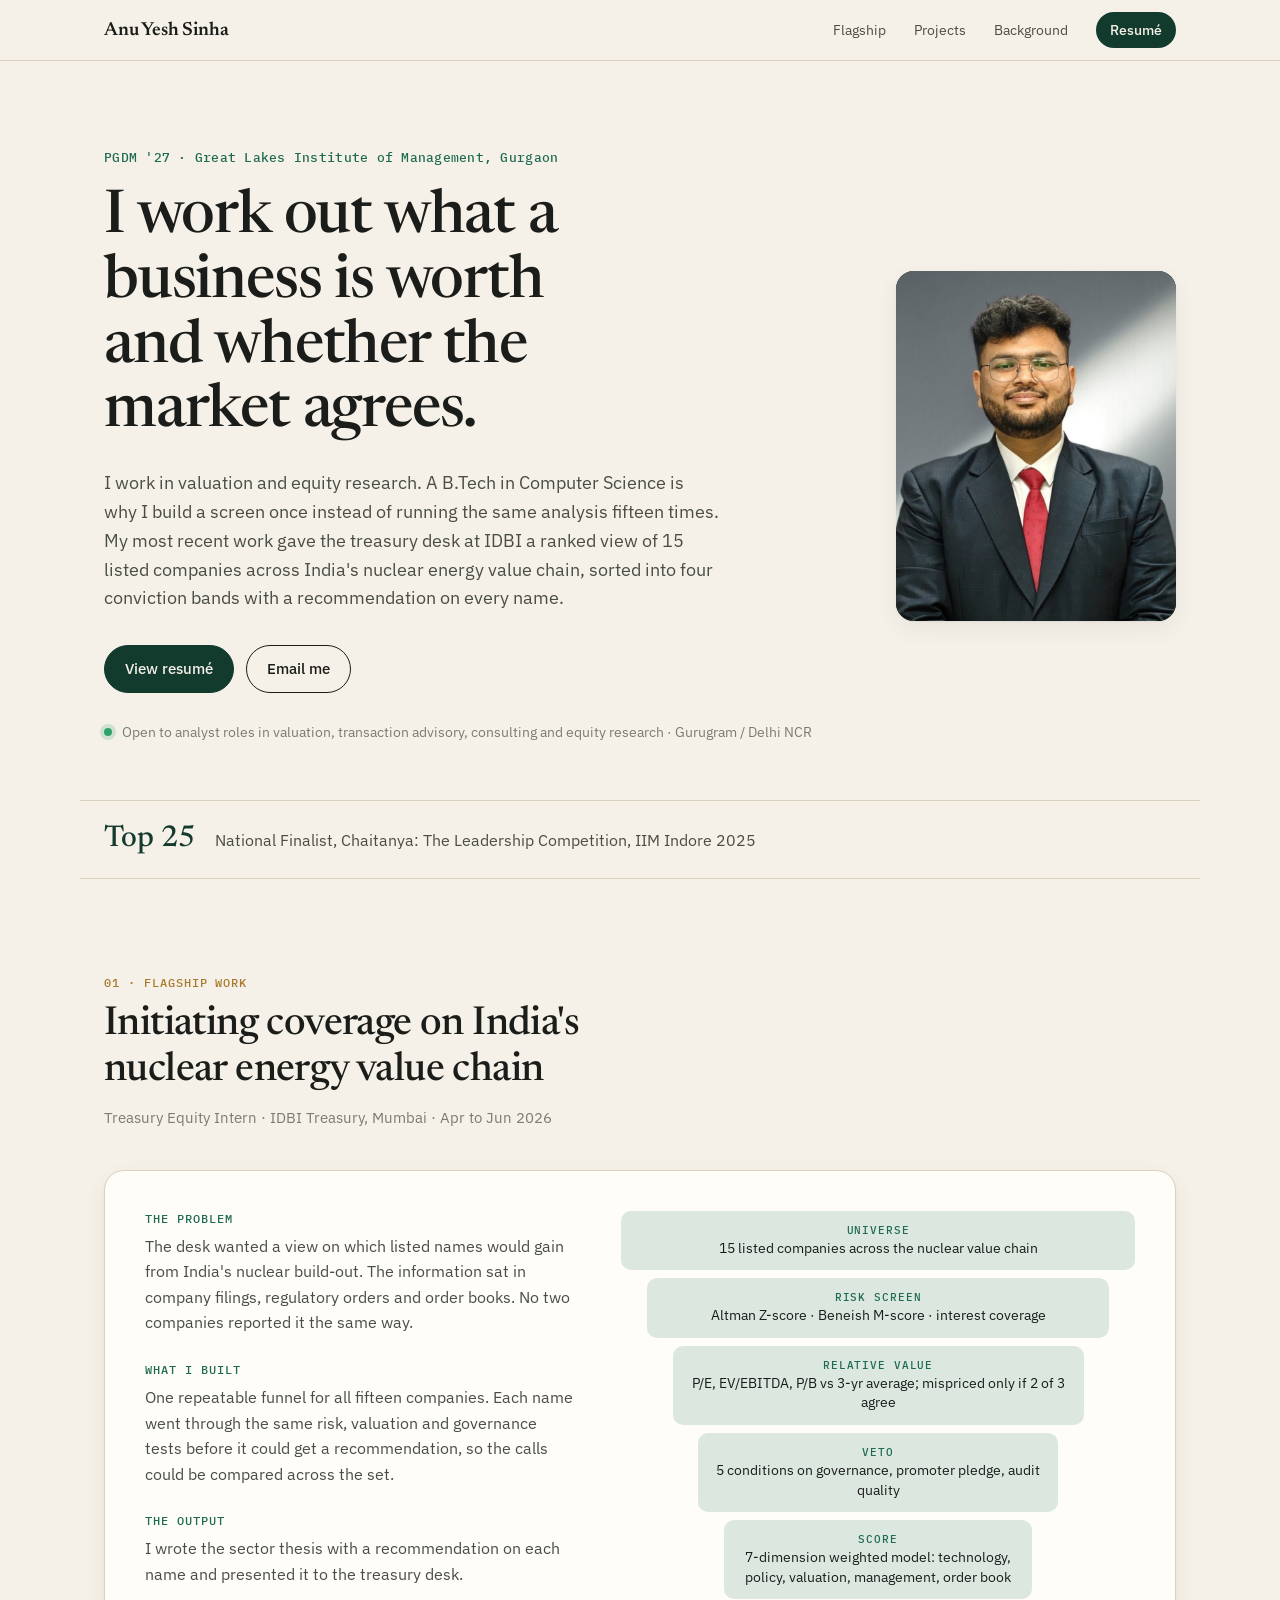
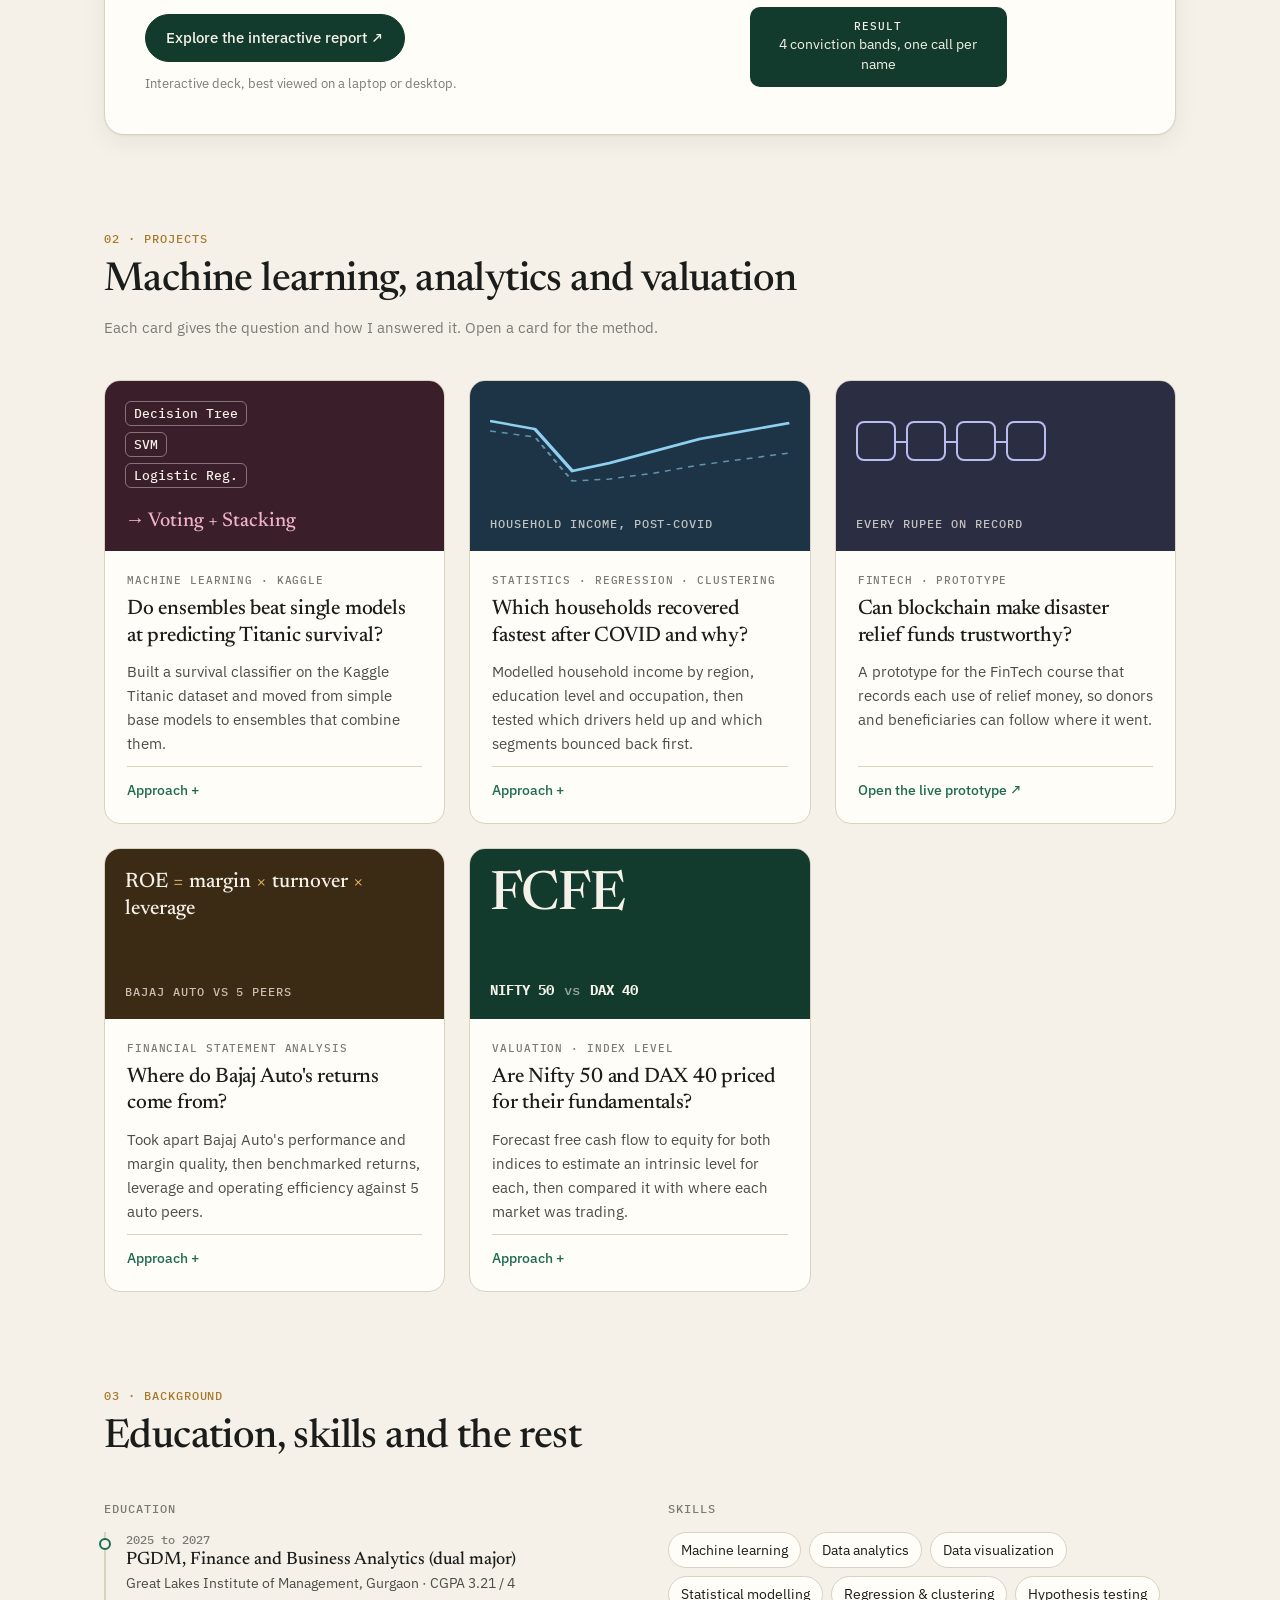
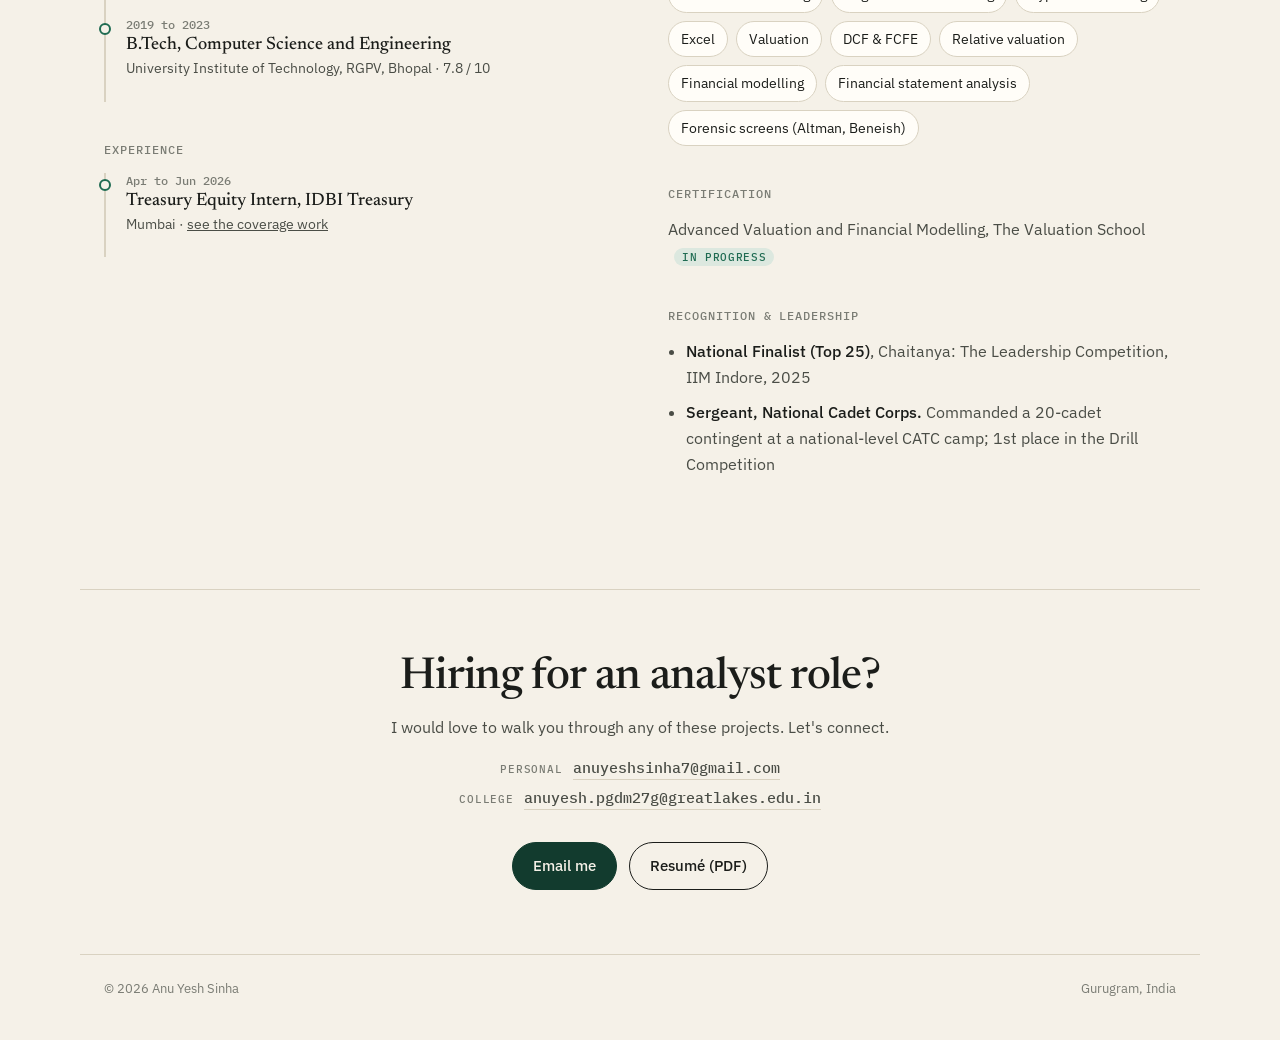
==== commit fc6605ff: "Bust the browser cache on the photo Co-Authored-By: Claude Opus 5 <noreply@anthropic.com>" ====
--- a/index.html
+++ b/index.html
@@ -47,8 +47,8 @@
     </div>
     <figure class="portrait">
       <picture>
-        <source media="(max-width: 720px)" srcset="assets/photo-square.jpg">
-        <img src="assets/photo.jpg" alt="Anu Yesh Sinha" width="800" height="1000" onerror="this.remove()">
+        <source media="(max-width: 720px)" srcset="assets/photo-square.jpg?v=3">
+        <img src="assets/photo.jpg?v=3" alt="Anu Yesh Sinha" width="800" height="1000" onerror="this.remove()">
       </picture>
       <span class="monogram" aria-hidden="true">AS</span>
     </figure>
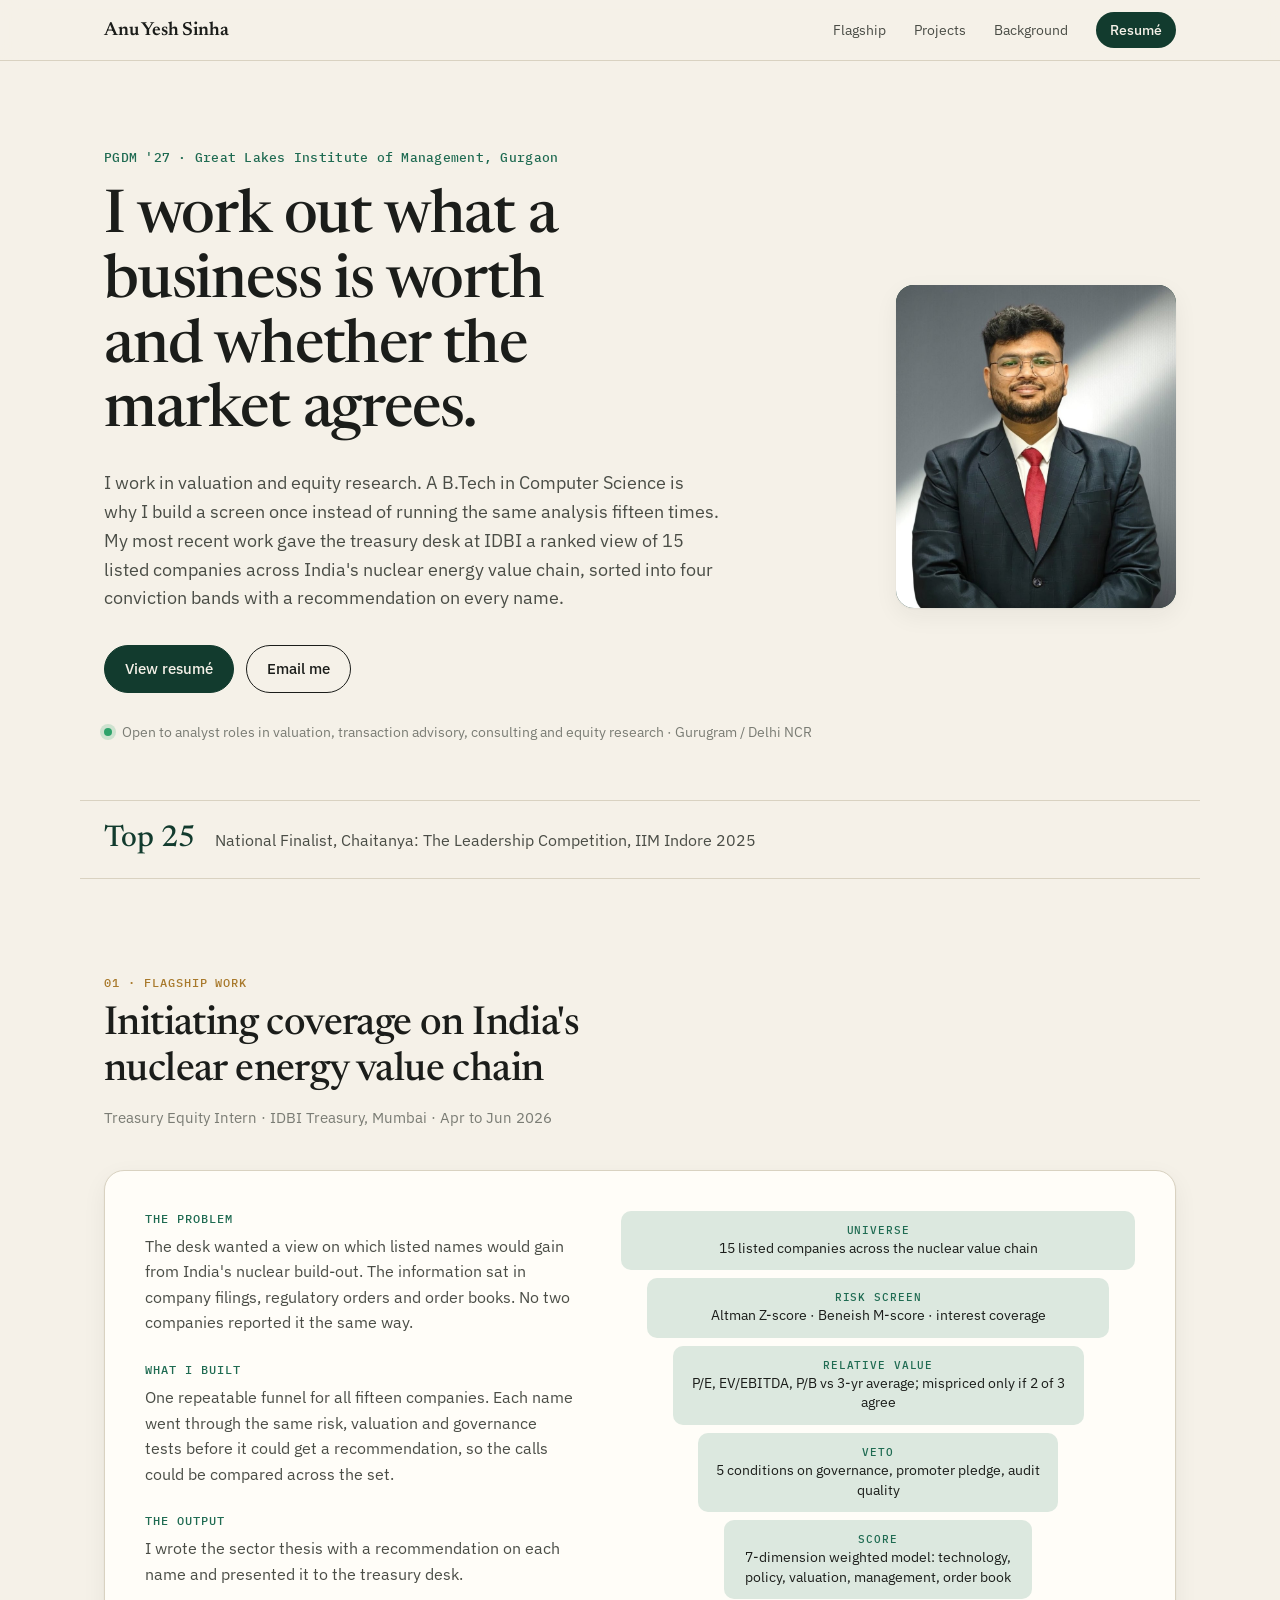
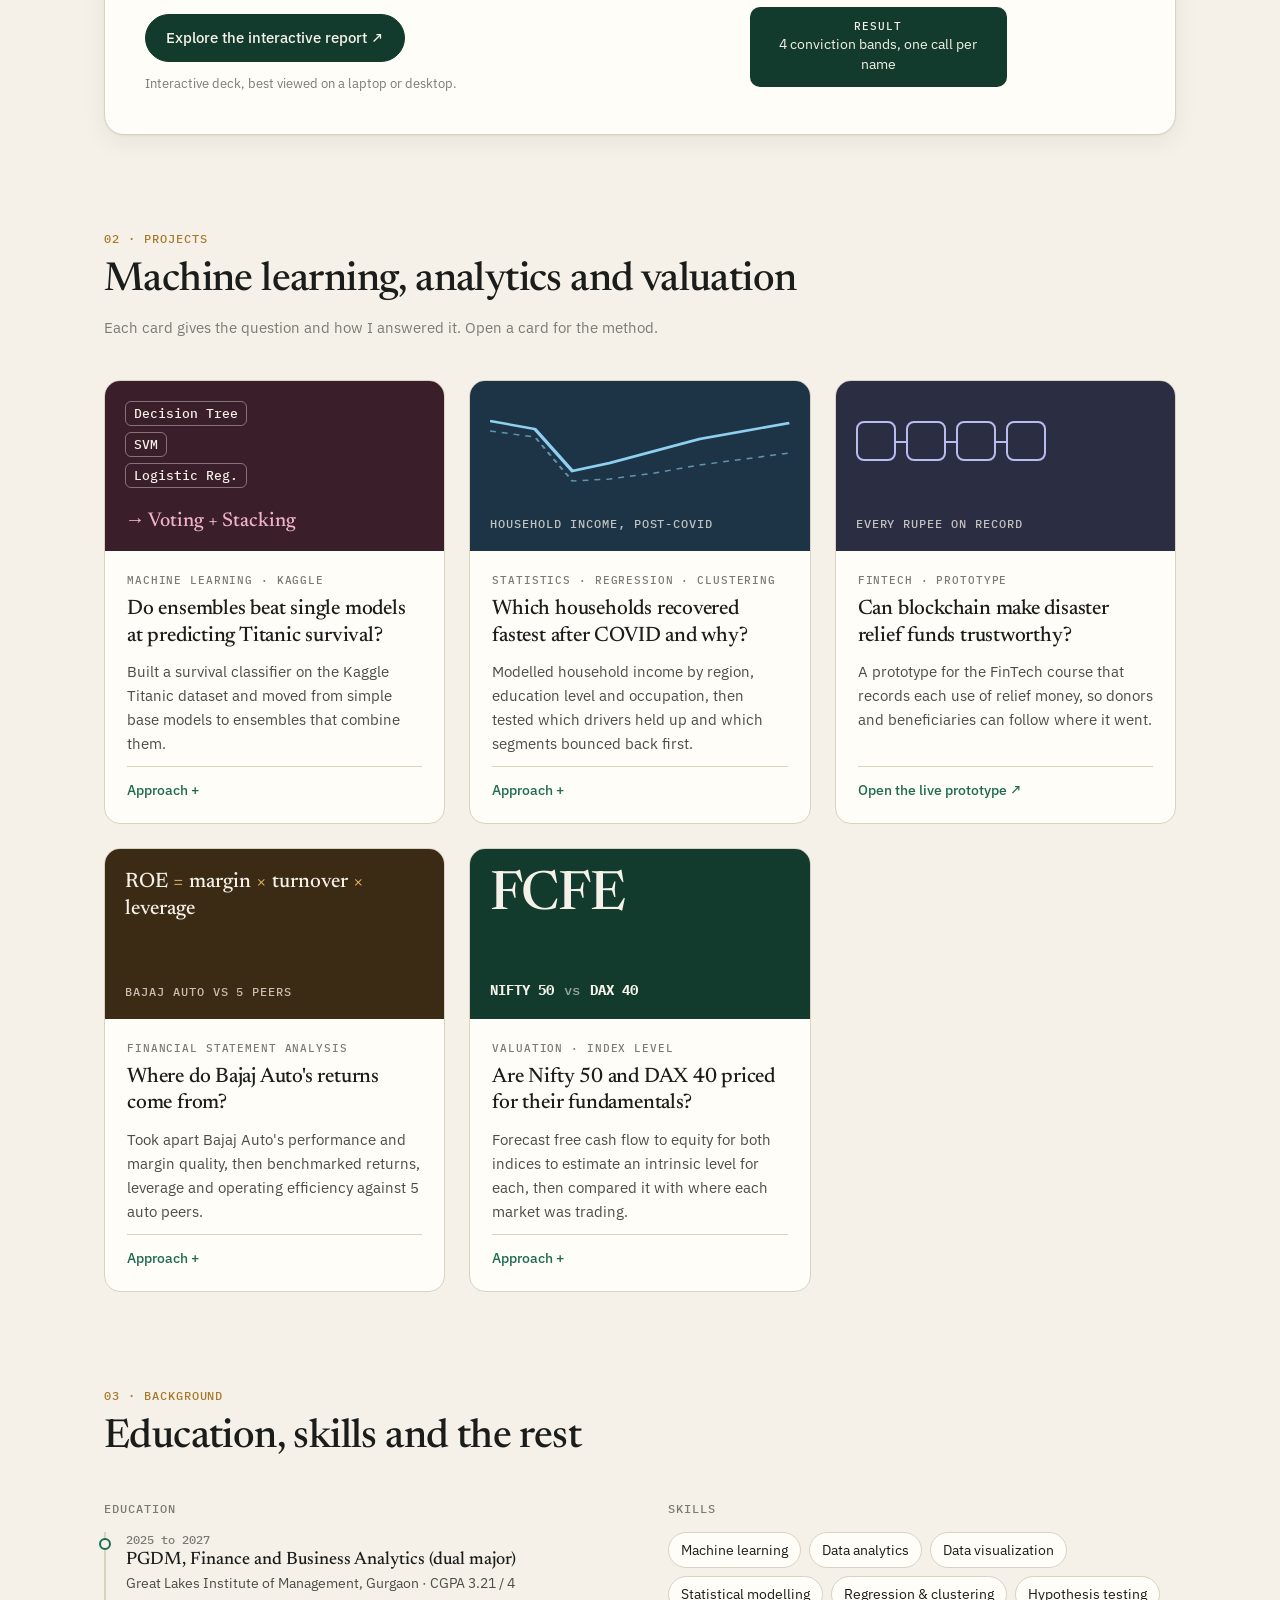
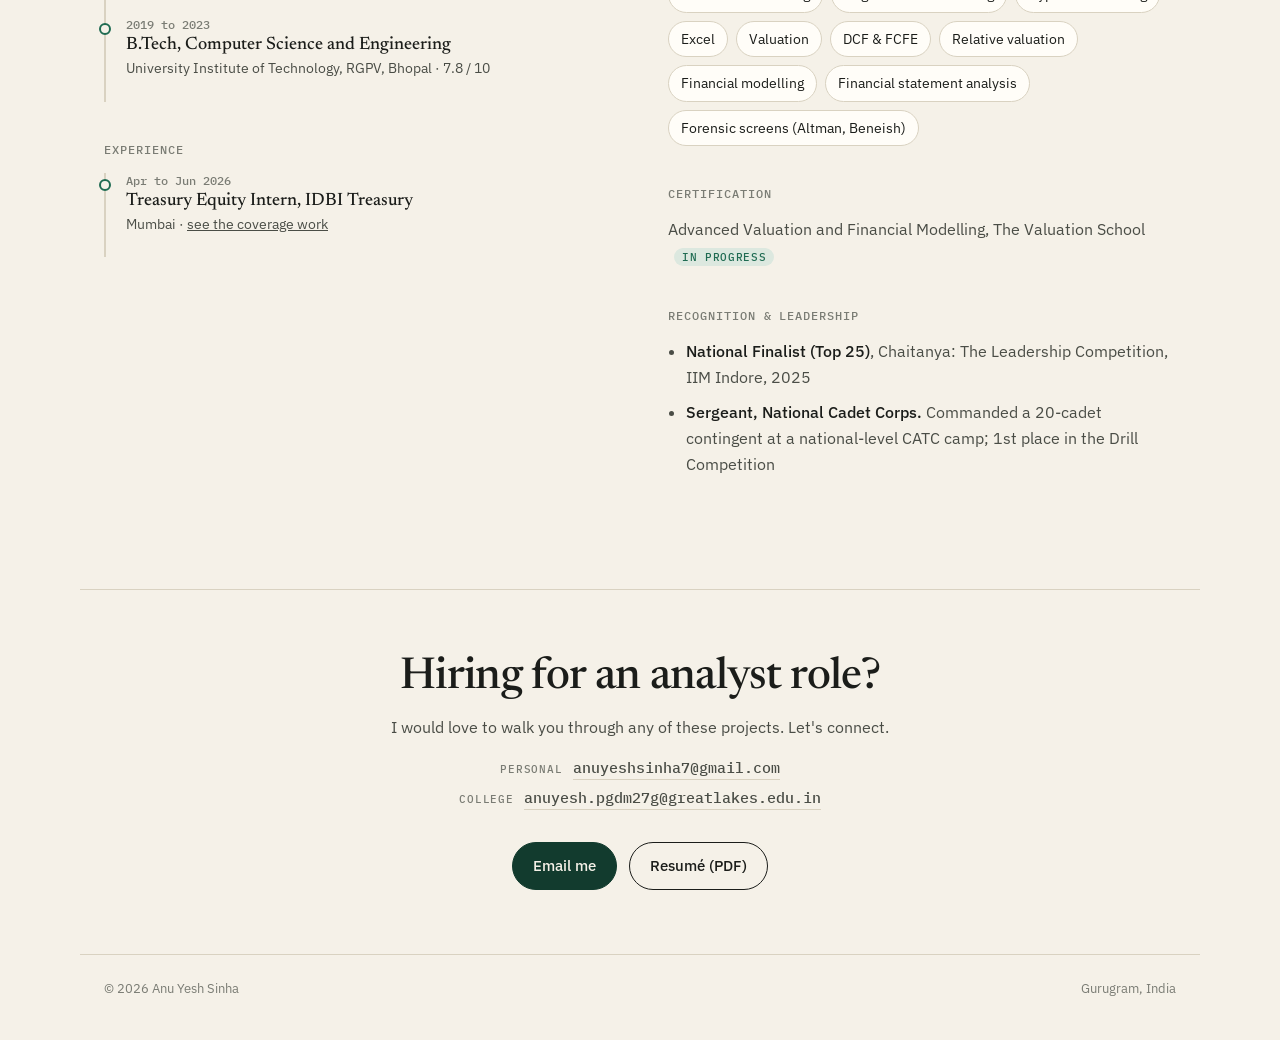
==== commit 84ab83f7: "Keep both shoulders in the photo, crop only the bottom Co-Authored-By: Claude Opus 5 <noreply@anthro" ====
--- a/index.html
+++ b/index.html
@@ -47,8 +47,8 @@
     </div>
     <figure class="portrait">
       <picture>
-        <source media="(max-width: 720px)" srcset="assets/photo-square.jpg?v=3">
-        <img src="assets/photo.jpg?v=3" alt="Anu Yesh Sinha" width="800" height="1000" onerror="this.remove()">
+        <source media="(max-width: 720px)" srcset="assets/photo-square.jpg?v=4">
+        <img src="assets/photo.jpg?v=4" alt="Anu Yesh Sinha" width="866" height="1000" onerror="this.remove()">
       </picture>
       <span class="monogram" aria-hidden="true">AS</span>
     </figure>
--- a/styles.css
+++ b/styles.css
@@ -99,7 +99,7 @@
 .dot { width: 8px; height: 8px; border-radius: 50%; background: #2fa36b; flex: none; transform: translateY(-1px); box-shadow: 0 0 0 4px color-mix(in srgb, #2fa36b 20%, transparent); }
 
 .portrait {
-  margin: 0; position: relative; aspect-ratio: 4 / 5; max-width: 100%;
+  margin: 0; position: relative; aspect-ratio: 866 / 1000; max-width: 100%;
   border-radius: 18px; overflow: hidden; background: var(--accent);
   box-shadow: var(--shadow);
 }
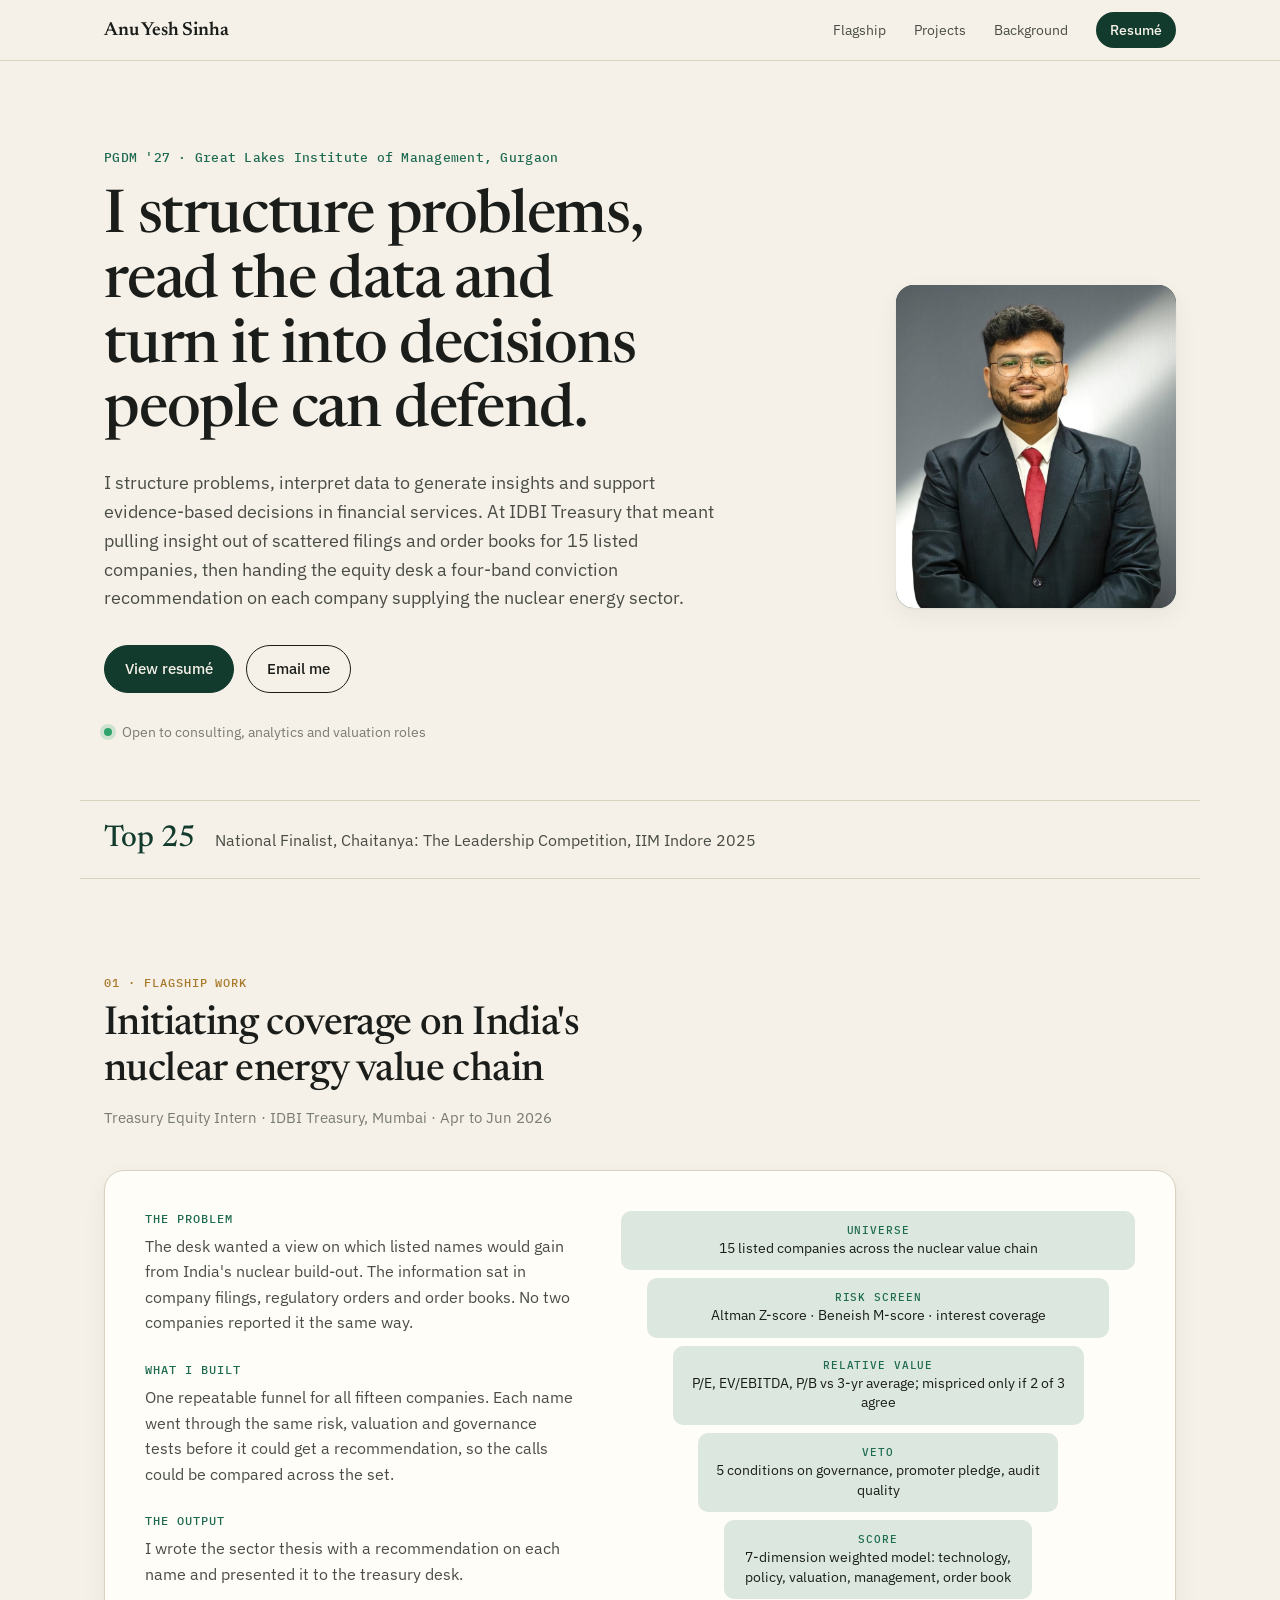
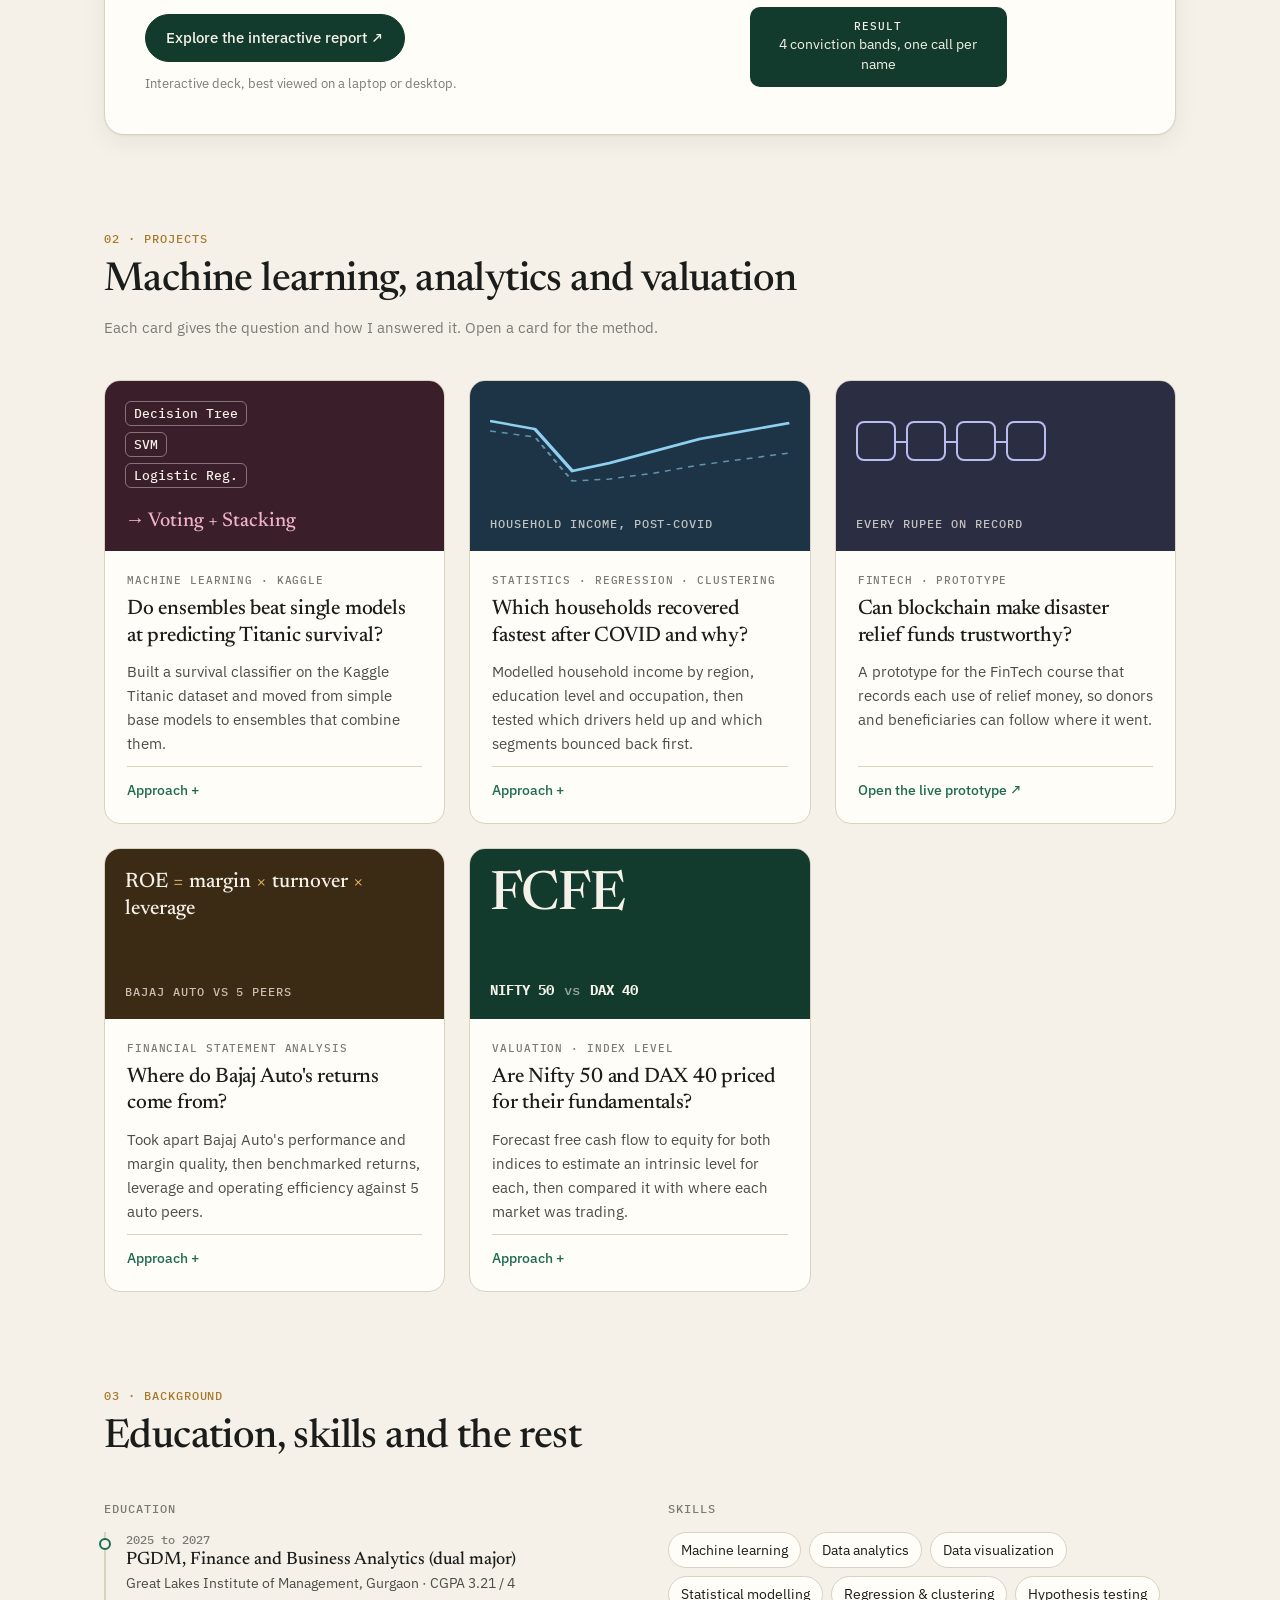
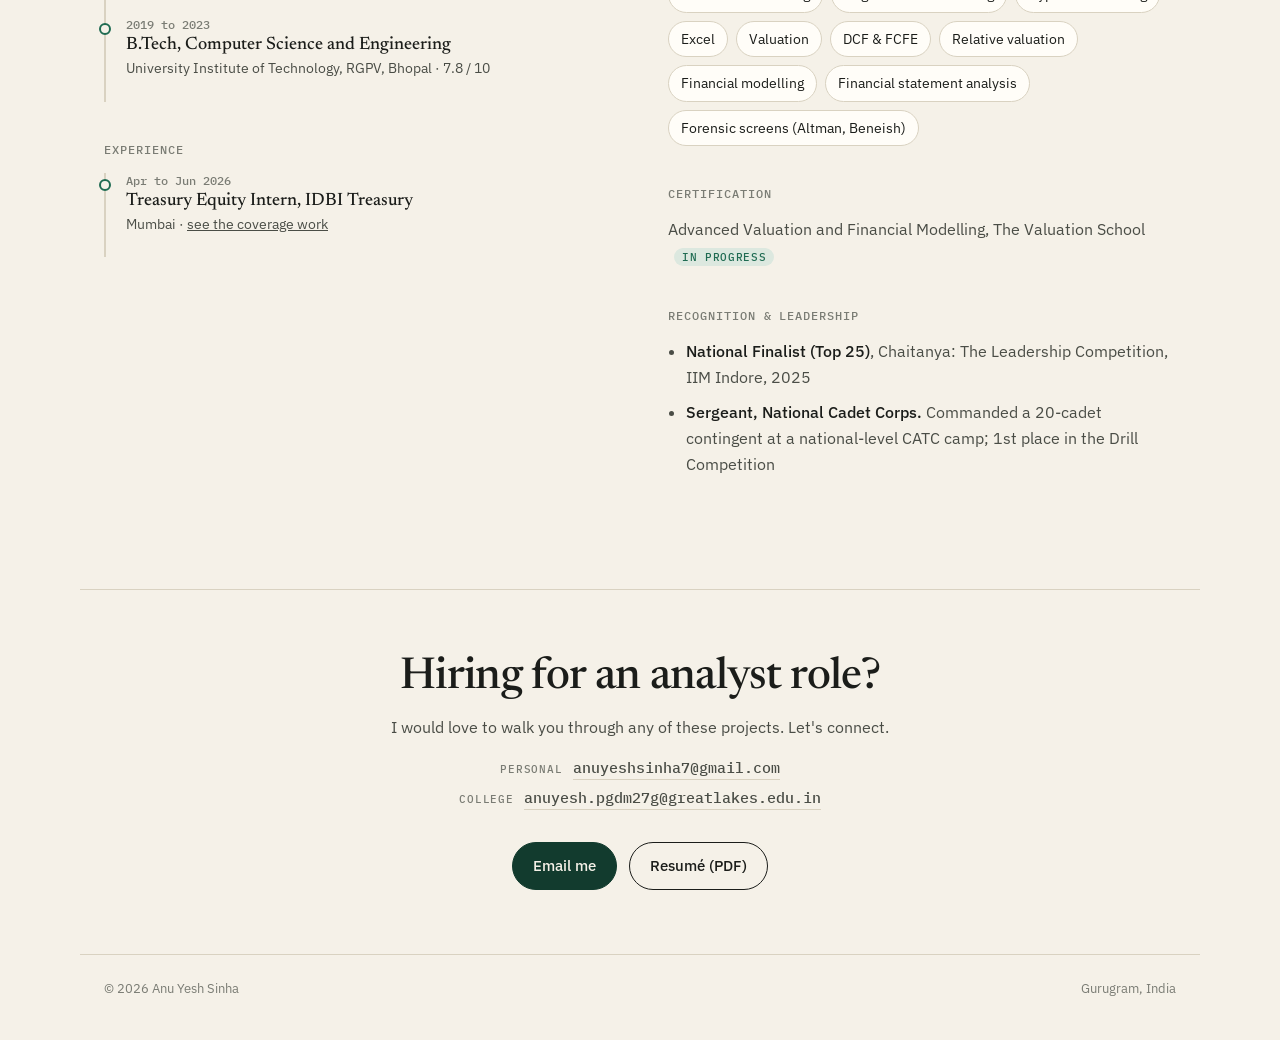
==== commit bc8d2222: "Hero: new headline, CV-based paragraph, shorter status line Co-Authored-By: Claude Opus 5 <noreply@a" ====
--- a/index.html
+++ b/index.html
@@ -36,14 +36,14 @@
   <section class="hero wrap">
     <div class="hero-text">
       <p class="eyebrow">PGDM '27 · Great Lakes Institute of Management, Gurgaon</p>
-      <h1>I work out what a business is worth and whether the market agrees.</h1>
-      <p class="lede">I work in valuation and equity research. A B.Tech in Computer Science is why I build a screen once instead of running the same analysis fifteen times. My most recent work gave the treasury desk at IDBI a ranked view of 15 listed companies across India's nuclear energy value chain, sorted into four conviction bands with a recommendation on every name.</p>
+      <h1>I structure problems, read the data and turn it into decisions people can defend.</h1>
+      <p class="lede">I structure problems, interpret data to generate insights and support evidence-based decisions in financial services. At IDBI Treasury that meant pulling insight out of scattered filings and order books for 15 listed companies, then handing the equity desk a four-band conviction recommendation on each company supplying the nuclear energy sector.</p>
       <div class="cta-row">
         <a class="btn btn-primary" href="assets/Anu-Yesh-Sinha-Resume.pdf" target="_blank" rel="noopener">View resum&eacute;</a>
         <a class="btn" data-link="linkedin" href="#" target="_blank" rel="noopener">LinkedIn</a>
         <a class="btn" data-link="email" href="#">Email me</a>
       </div>
-      <p class="status"><span class="dot" aria-hidden="true"></span>Open to analyst roles in valuation, transaction advisory, consulting and equity research · Gurugram / Delhi NCR</p>
+      <p class="status"><span class="dot" aria-hidden="true"></span>Open to consulting, analytics and valuation roles</p>
     </div>
     <figure class="portrait">
       <picture>
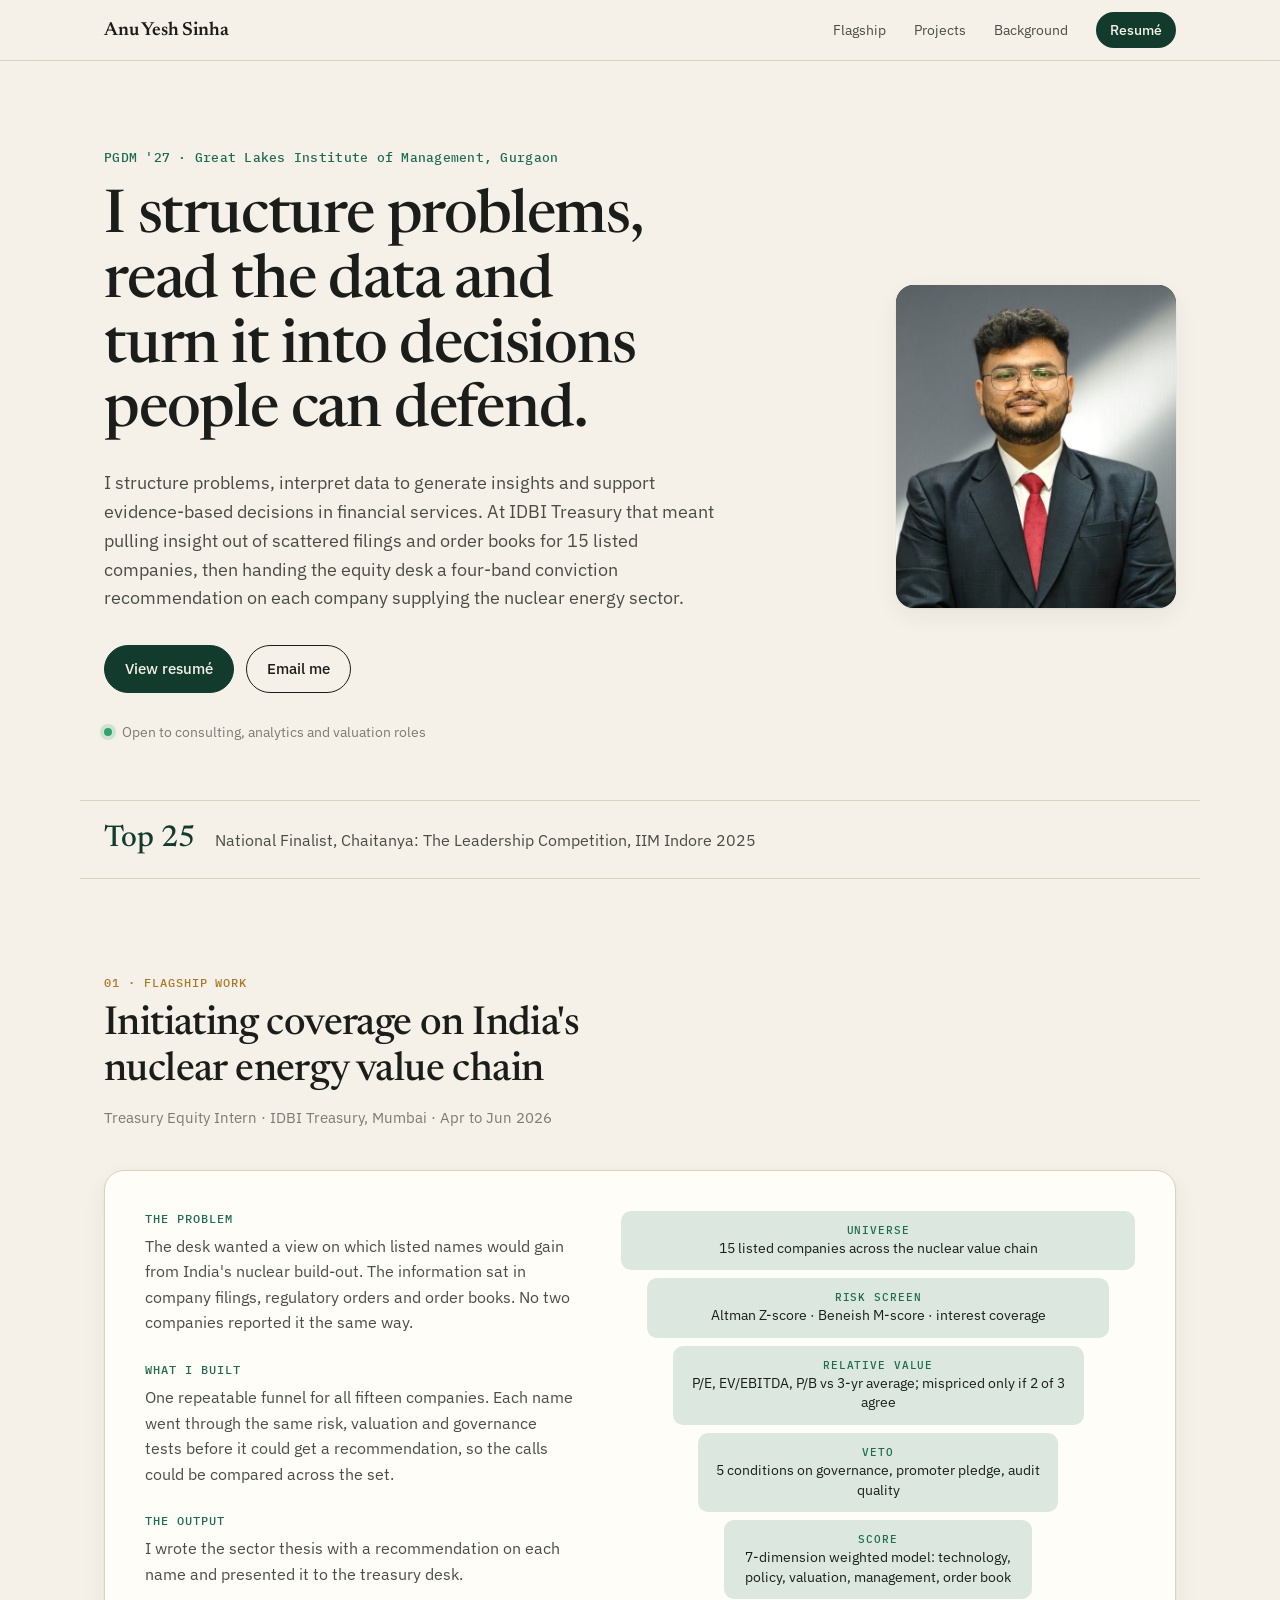
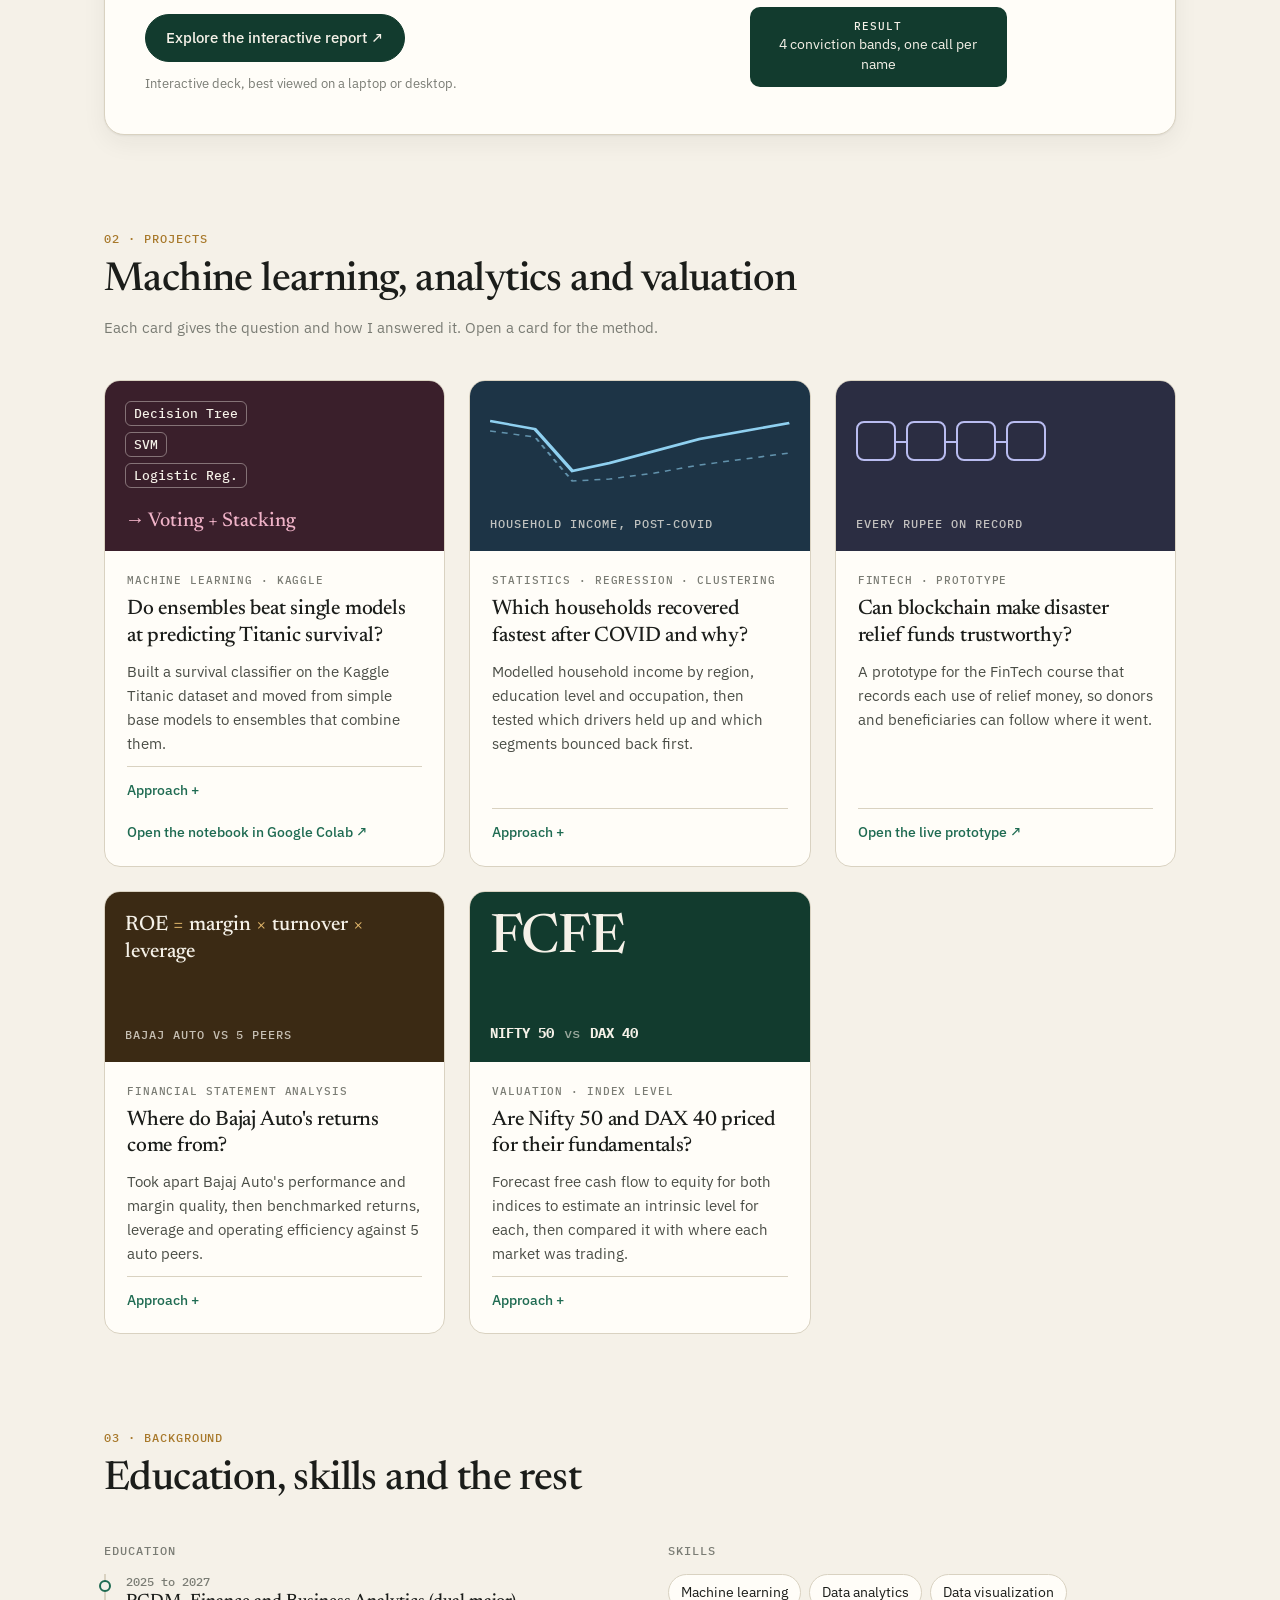
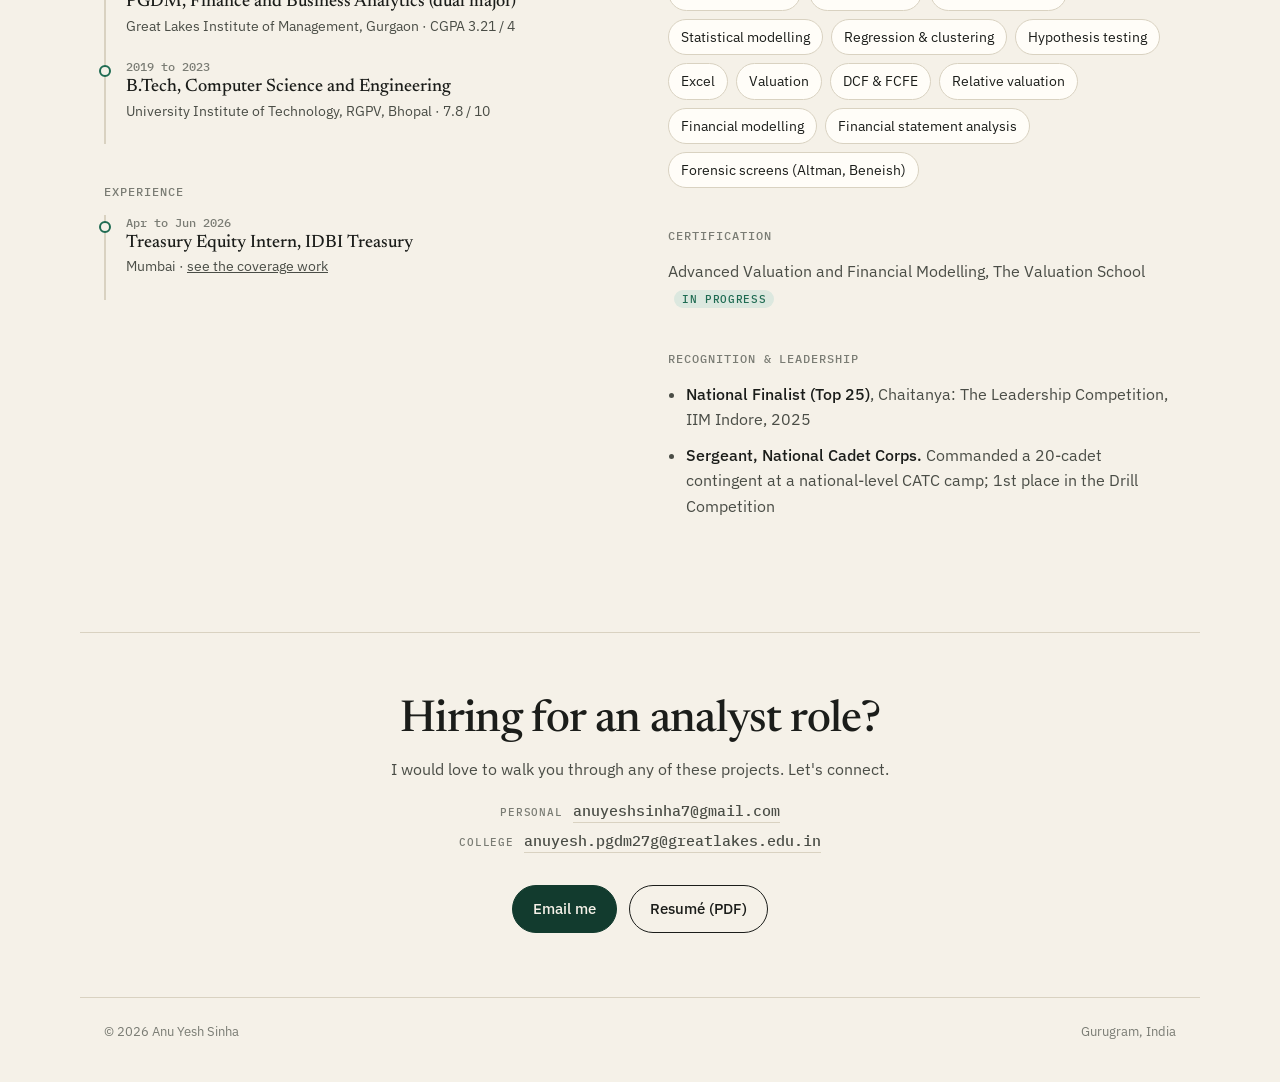
==== commit 67f1a00a: "Publish the Titanic notebook and open it in Google Colab Co-Authored-By: Claude Opus 5 <noreply@anth" ====
--- a/index.html
+++ b/index.html
@@ -143,7 +143,7 @@
               <li>Hyperparameter tuning on one base model</li>
             </ul>
           </details>
-          <a class="text-link" data-link="titanic_notebook" href="#" target="_blank" rel="noopener">View the notebook ↗</a>
+          <a class="text-link" data-link="titanic_notebook" href="#" target="_blank" rel="noopener">Open the notebook in Google Colab ↗</a>
         </div>
       </article>
 
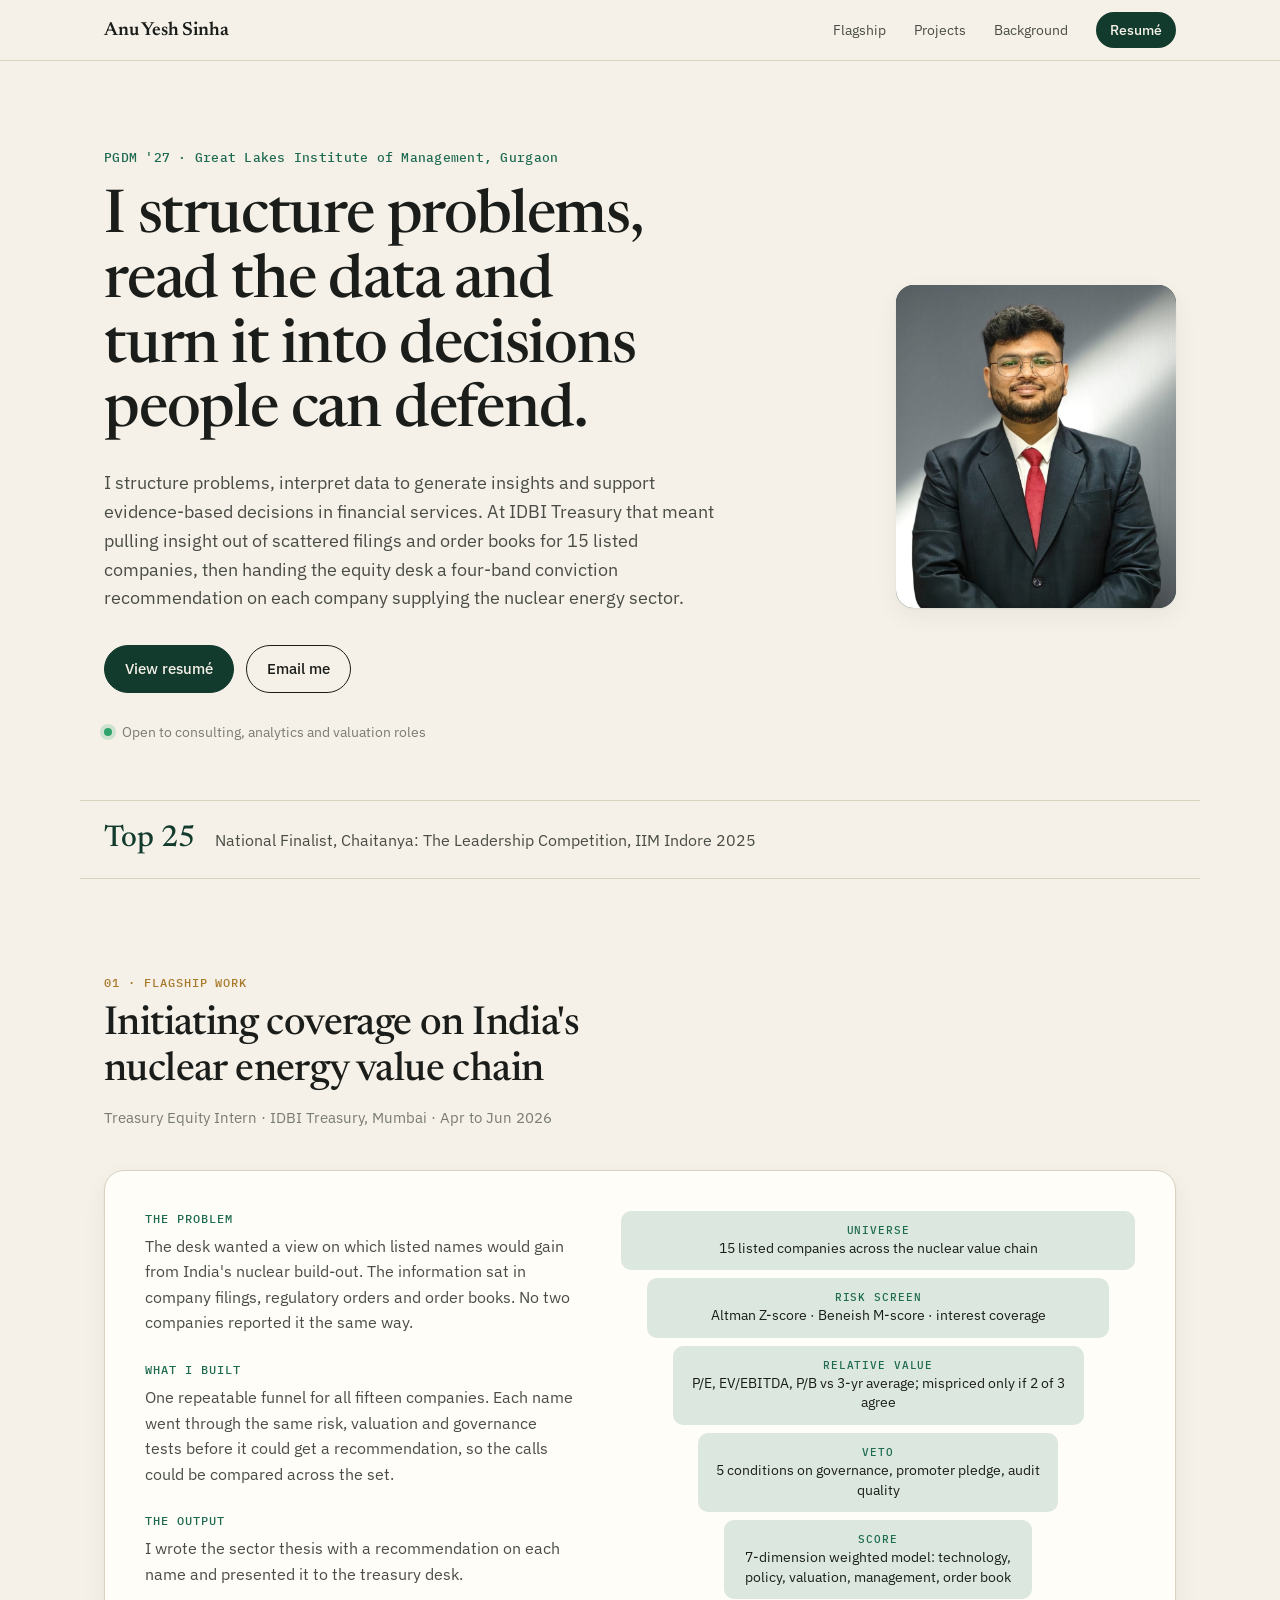
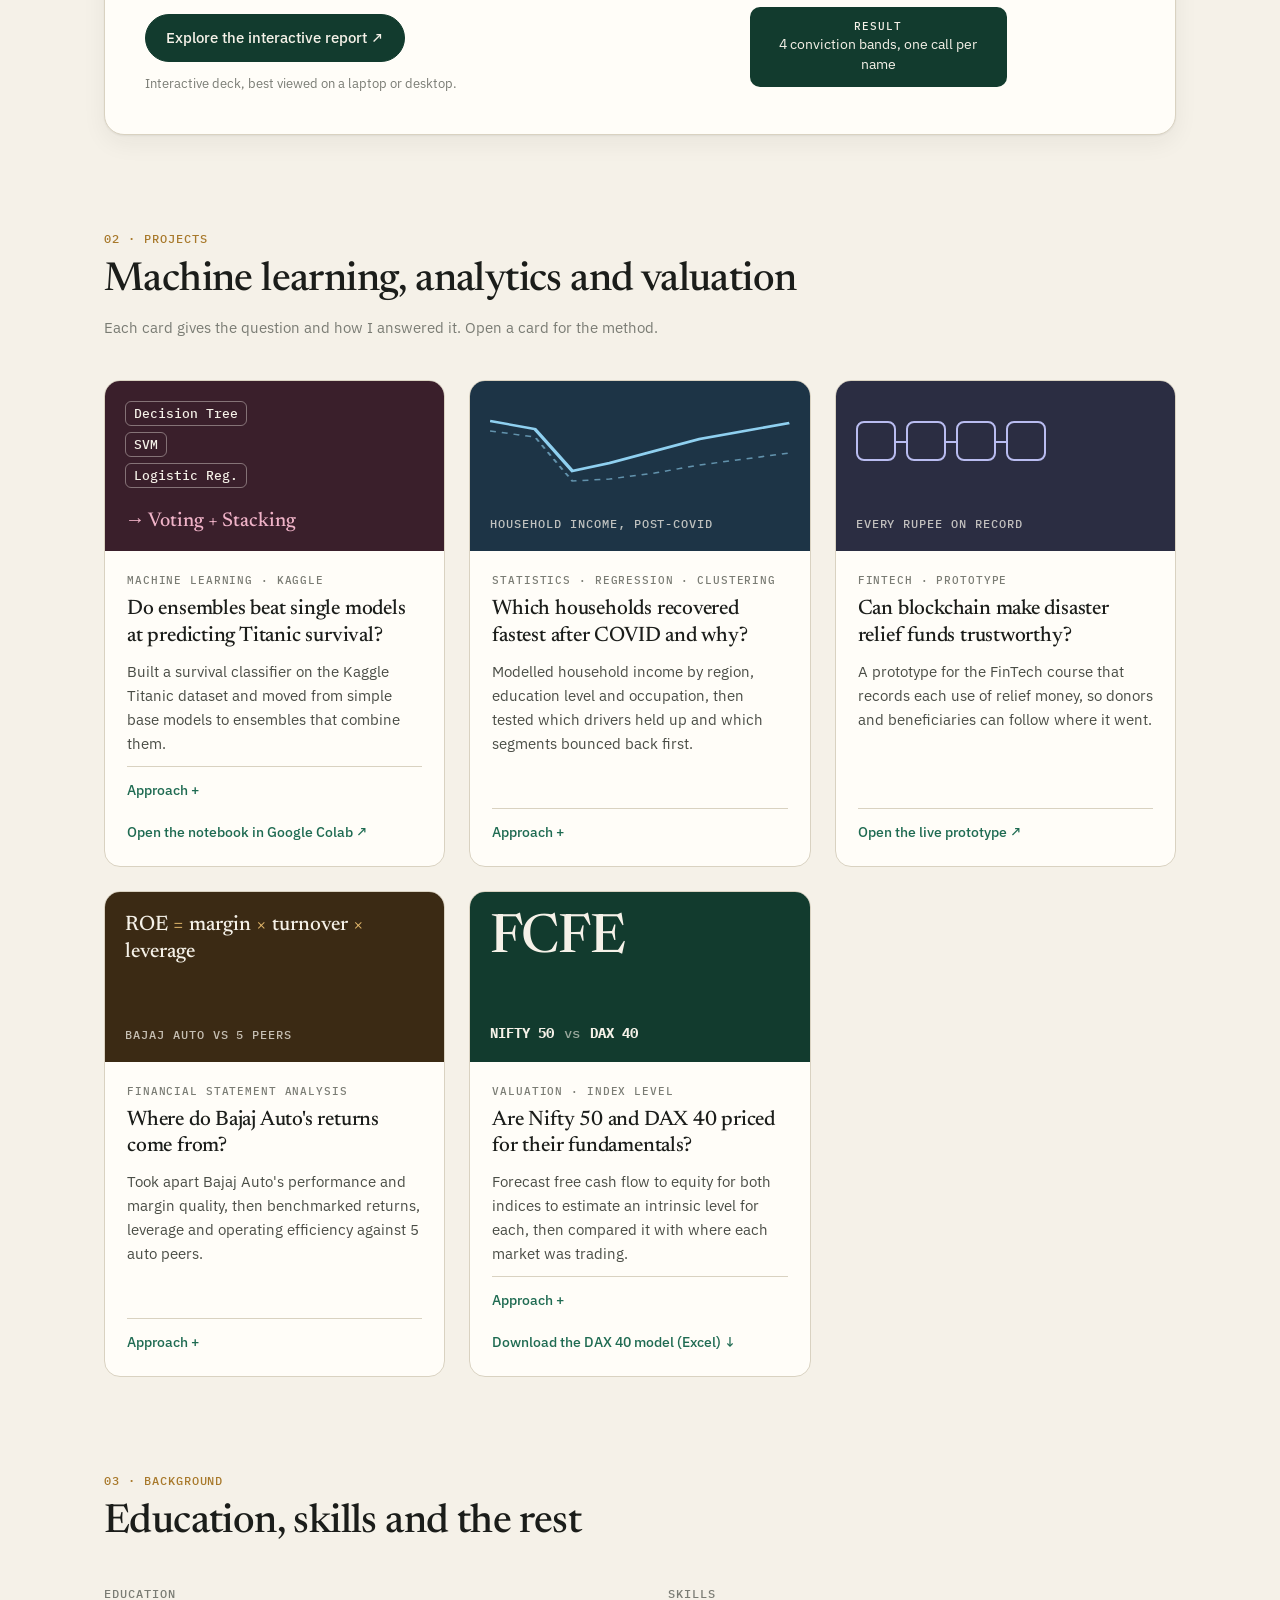
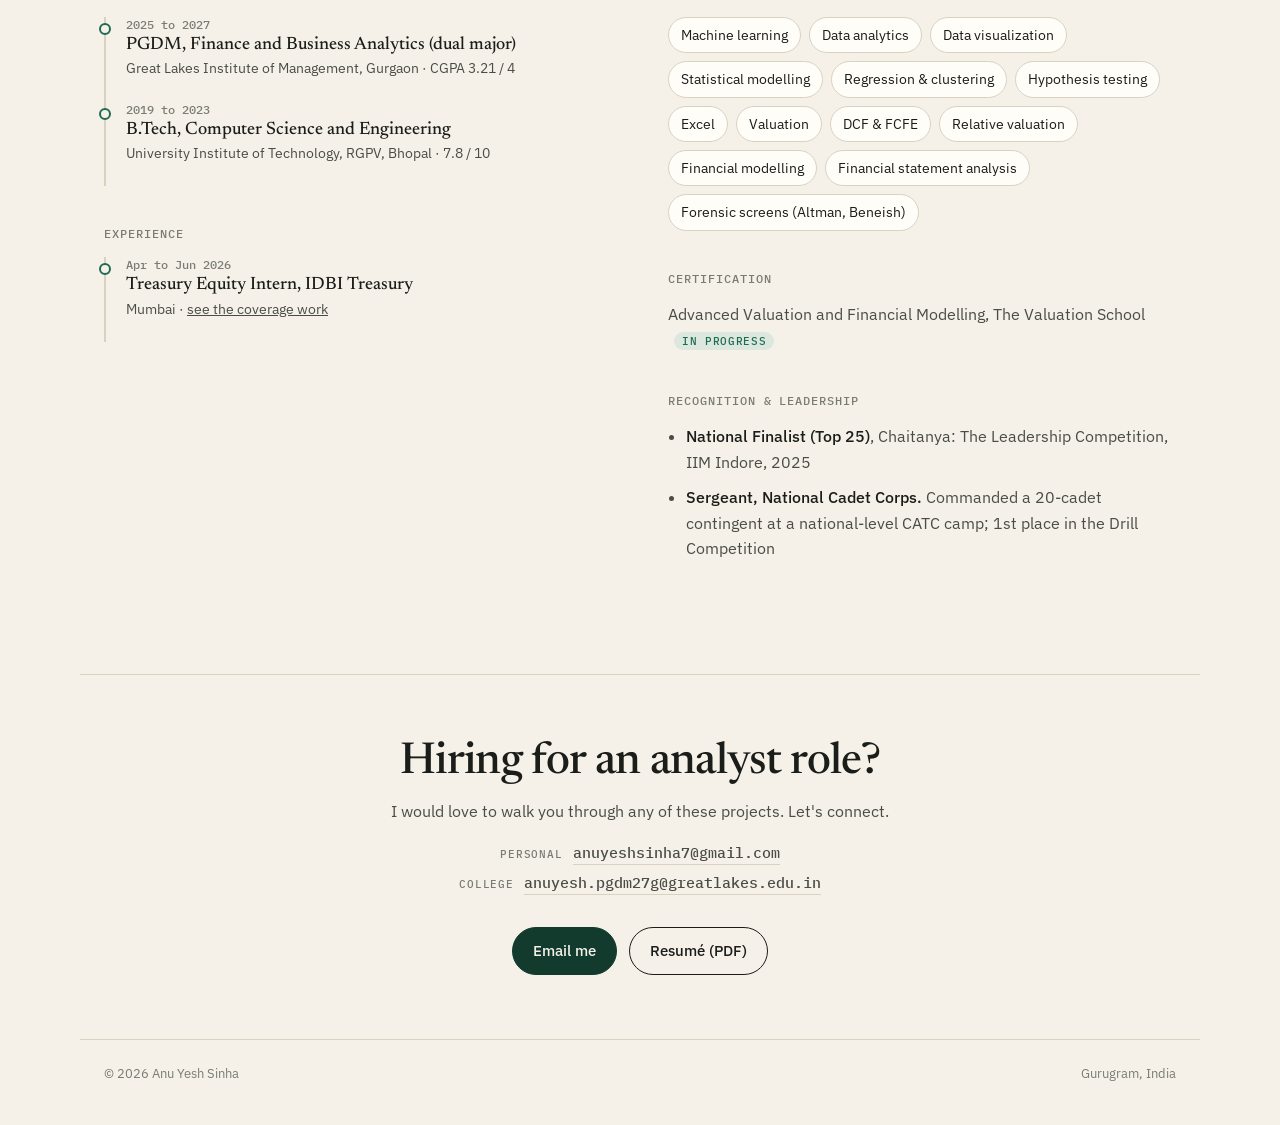
==== commit 4eb44a27: "Publish the DAX 40 index valuation model Co-Authored-By: Claude Opus 5 <noreply@anthropic.com>" ====
--- a/index.html
+++ b/index.html
@@ -220,6 +220,7 @@
               <li>Compared intrinsic and market levels to judge relative pricing</li>
             </ul>
           </details>
+          <a class="text-link" data-link="dax_model" href="#" download>Download the DAX 40 model (Excel) ↓</a>
         </div>
       </article>
 
